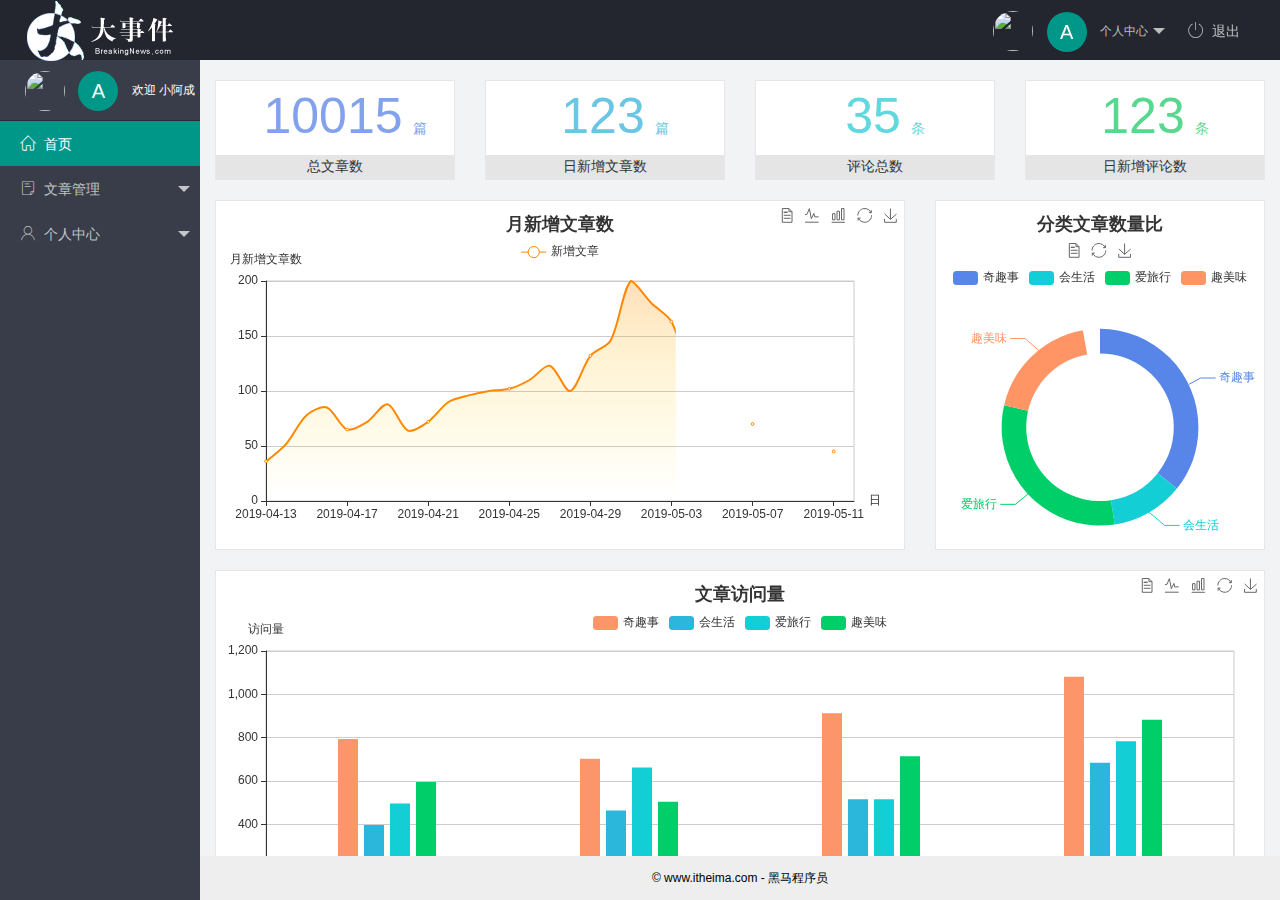
==== index.html @ 4fb94a23 "主页布局" ====
<!DOCTYPE html>
<html lang="en">

<head>
    <meta charset="UTF-8">
    <meta name="viewport" content="width=device-width, initial-scale=1.0">
    <title>后台主页</title>
    <link rel="stylesheet" href="./assets/lib/layui/css/layui.css">
    <link rel="stylesheet" href="./assets/fonts/iconfont.css">
    <link rel="stylesheet" href="./assets/css/index.css">
</head>

<body class="layui-layout-body">
    <div class="layui-layout layui-layout-admin">
        <div class="layui-header">
            <div class="layui-logo">
                <img src="./assets/images/logo.png" alt="">
            </div>
            <ul class="layui-nav layui-layout-right">
                <li class="layui-nav-item">
                    <a href="javascript:;" class="userinfo">
                        <img src="http://t.cn/RCzsdCq" class="layui-nav-img">
                        <span class="text-avatar">A</span> 个人中心
                    </a>
                    <dl class="layui-nav-child">
                        <dd><a href="">基本资料</a></dd>
                        <dd><a href="">更换头像</a></dd>
                        <dd><a href="">更换密码</a></dd>
                    </dl>
                </li>
                <li class="layui-nav-item">
                    <a href=""><span class="iconfont icon-tuichu"></span>退出</a>
                </li>
            </ul>
        </div>

        <div class="layui-side layui-bg-black">
            <div class="layui-side-scroll">
                <div class="userinfo">
                    <img src="http://t.cn/RCzsdCq" class="layui-nav-img">
                    <span class="text-avatar">A</span>
                    <span id="welcome">欢迎 小阿成</span>
                </div>
                <!-- 左侧导航区域（可配合layui已有的垂直导航） -->
                <!-- 使用lay-shrink实现左侧菜单互斥效果 -->
                <ul class="layui-nav layui-nav-tree" lay-shrink="all">
                    <li class="layui-nav-item layui-this">
                        <a href="/home/dashboard.html" target="fm"><span class="iconfont icon-home"></span>首页</a>
                    </li>
                    <li class="layui-nav-item ">
                        <a class="" href="javascript:;"><span class="iconfont icon-16"></span>文章管理</a>
                        <dl class="layui-nav-child">
                            <dd><a href="javascript:;"><i class="layui-icon layui-icon-app"></i>文章类别</a></dd>
                            <dd><a href="javascript:;"><i class="layui-icon layui-icon-app"></i>文章列表</a></dd>
                            <dd><a href="javascript:;"><i class="layui-icon layui-icon-app"></i>发布文章</a></dd>
                        </dl>
                    </li>
                    <li class="layui-nav-item">
                        <a href="javascript:;"><span class="iconfont icon-user"></span>个人中心</a>
                        <dl class="layui-nav-child">
                            <dd><a href="javascript:;"><i class="layui-icon layui-icon-app"></i>基本资料</a></dd>
                            <dd><a href="javascript:;"><i class="layui-icon layui-icon-app"></i>更换头像</a></dd>
                            <dd><a href="javascript:;"><i class="layui-icon layui-icon-app"></i>重置密码</a></dd>
                        </dl>
                    </li>
                </ul>
            </div>
        </div>

        <div class="layui-body">
            <!-- 内容主体区域 -->
            <iframe name="fm" src="/home/dashboard.html" frameborder="0"></iframe>
        </div>

        <div class="layui-footer">
            <!-- 底部固定区域 -->
            © www.itheima.com - 黑马程序员
        </div>
    </div>
    <script src="./assets/lib/layui/layui.all.js"></script>
</body>

</html>
---- assets/lib/layui/css/layui.css ----
/** layui-v2.5.5 MIT License By https://www.layui.com */
 .layui-inline,img{display:inline-block;vertical-align:middle}h1,h2,h3,h4,h5,h6{font-weight:400}.layui-edge,.layui-header,.layui-inline,.layui-main{position:relative}.layui-body,.layui-edge,.layui-elip{overflow:hidden}.layui-btn,.layui-edge,.layui-inline,img{vertical-align:middle}.layui-btn,.layui-disabled,.layui-icon,.layui-unselect{-moz-user-select:none;-webkit-user-select:none;-ms-user-select:none}.layui-elip,.layui-form-checkbox span,.layui-form-pane .layui-form-label{text-overflow:ellipsis;white-space:nowrap}.layui-breadcrumb,.layui-tree-btnGroup{visibility:hidden}blockquote,body,button,dd,div,dl,dt,form,h1,h2,h3,h4,h5,h6,input,li,ol,p,pre,td,textarea,th,ul{margin:0;padding:0;-webkit-tap-highlight-color:rgba(0,0,0,0)}a:active,a:hover{outline:0}img{border:none}li{list-style:none}table{border-collapse:collapse;border-spacing:0}h4,h5,h6{font-size:100%}button,input,optgroup,option,select,textarea{font-family:inherit;font-size:inherit;font-style:inherit;font-weight:inherit;outline:0}pre{white-space:pre-wrap;white-space:-moz-pre-wrap;white-space:-pre-wrap;white-space:-o-pre-wrap;word-wrap:break-word}body{line-height:24px;font:14px Helvetica Neue,Helvetica,PingFang SC,Tahoma,Arial,sans-serif}hr{height:1px;margin:10px 0;border:0;clear:both}a{color:#333;text-decoration:none}a:hover{color:#777}a cite{font-style:normal;*cursor:pointer}.layui-border-box,.layui-border-box *{box-sizing:border-box}.layui-box,.layui-box *{box-sizing:content-box}.layui-clear{clear:both;*zoom:1}.layui-clear:after{content:'\20';clear:both;*zoom:1;display:block;height:0}.layui-inline{*display:inline;*zoom:1}.layui-edge{display:inline-block;width:0;height:0;border-width:6px;border-style:dashed;border-color:transparent}.layui-edge-top{top:-4px;border-bottom-color:#999;border-bottom-style:solid}.layui-edge-right{border-left-color:#999;border-left-style:solid}.layui-edge-bottom{top:2px;border-top-color:#999;border-top-style:solid}.layui-edge-left{border-right-color:#999;border-right-style:solid}.layui-disabled,.layui-disabled:hover{color:#d2d2d2!important;cursor:not-allowed!important}.layui-circle{border-radius:100%}.layui-show{display:block!important}.layui-hide{display:none!important}@font-face{font-family:layui-icon;src:url(../font/iconfont.eot?v=250);src:url(../font/iconfont.eot?v=250#iefix) format('embedded-opentype'),url(../font/iconfont.woff2?v=250) format('woff2'),url(../font/iconfont.woff?v=250) format('woff'),url(../font/iconfont.ttf?v=250) format('truetype'),url(../font/iconfont.svg?v=250#layui-icon) format('svg')}.layui-icon{font-family:layui-icon!important;font-size:16px;font-style:normal;-webkit-font-smoothing:antialiased;-moz-osx-font-smoothing:grayscale}.layui-icon-reply-fill:before{content:"\e611"}.layui-icon-set-fill:before{content:"\e614"}.layui-icon-menu-fill:before{content:"\e60f"}.layui-icon-search:before{content:"\e615"}.layui-icon-share:before{content:"\e641"}.layui-icon-set-sm:before{content:"\e620"}.layui-icon-engine:before{content:"\e628"}.layui-icon-close:before{content:"\1006"}.layui-icon-close-fill:before{content:"\1007"}.layui-icon-chart-screen:before{content:"\e629"}.layui-icon-star:before{content:"\e600"}.layui-icon-circle-dot:before{content:"\e617"}.layui-icon-chat:before{content:"\e606"}.layui-icon-release:before{content:"\e609"}.layui-icon-list:before{content:"\e60a"}.layui-icon-chart:before{content:"\e62c"}.layui-icon-ok-circle:before{content:"\1005"}.layui-icon-layim-theme:before{content:"\e61b"}.layui-icon-table:before{content:"\e62d"}.layui-icon-right:before{content:"\e602"}.layui-icon-left:before{content:"\e603"}.layui-icon-cart-simple:before{content:"\e698"}.layui-icon-face-cry:before{content:"\e69c"}.layui-icon-face-smile:before{content:"\e6af"}.layui-icon-survey:before{content:"\e6b2"}.layui-icon-tree:before{content:"\e62e"}.layui-icon-upload-circle:before{content:"\e62f"}.layui-icon-add-circle:before{content:"\e61f"}.layui-icon-download-circle:before{content:"\e601"}.layui-icon-templeate-1:before{content:"\e630"}.layui-icon-util:before{content:"\e631"}.layui-icon-face-surprised:before{content:"\e664"}.layui-icon-edit:before{content:"\e642"}.layui-icon-speaker:before{content:"\e645"}.layui-icon-down:before{content:"\e61a"}.layui-icon-file:before{content:"\e621"}.layui-icon-layouts:before{content:"\e632"}.layui-icon-rate-half:before{content:"\e6c9"}.layui-icon-add-circle-fine:before{content:"\e608"}.layui-icon-prev-circle:before{content:"\e633"}.layui-icon-read:before{content:"\e705"}.layui-icon-404:before{content:"\e61c"}.layui-icon-carousel:before{content:"\e634"}.layui-icon-help:before{content:"\e607"}.layui-icon-code-circle:before{content:"\e635"}.layui-icon-water:before{content:"\e636"}.layui-icon-username:before{content:"\e66f"}.layui-icon-find-fill:before{content:"\e670"}.layui-icon-about:before{content:"\e60b"}.layui-icon-location:before{content:"\e715"}.layui-icon-up:before{content:"\e619"}.layui-icon-pause:before{content:"\e651"}.layui-icon-date:before{content:"\e637"}.layui-icon-layim-uploadfile:before{content:"\e61d"}.layui-icon-delete:before{content:"\e640"}.layui-icon-play:before{content:"\e652"}.layui-icon-top:before{content:"\e604"}.layui-icon-friends:before{content:"\e612"}.layui-icon-refresh-3:before{content:"\e9aa"}.layui-icon-ok:before{content:"\e605"}.layui-icon-layer:before{content:"\e638"}.layui-icon-face-smile-fine:before{content:"\e60c"}.layui-icon-dollar:before{content:"\e659"}.layui-icon-group:before{content:"\e613"}.layui-icon-layim-download:before{content:"\e61e"}.layui-icon-picture-fine:before{content:"\e60d"}.layui-icon-link:before{content:"\e64c"}.layui-icon-diamond:before{content:"\e735"}.layui-icon-log:before{content:"\e60e"}.layui-icon-rate-solid:before{content:"\e67a"}.layui-icon-fonts-del:before{content:"\e64f"}.layui-icon-unlink:before{content:"\e64d"}.layui-icon-fonts-clear:before{content:"\e639"}.layui-icon-triangle-r:before{content:"\e623"}.layui-icon-circle:before{content:"\e63f"}.layui-icon-radio:before{content:"\e643"}.layui-icon-align-center:before{content:"\e647"}.layui-icon-align-right:before{content:"\e648"}.layui-icon-align-left:before{content:"\e649"}.layui-icon-loading-1:before{content:"\e63e"}.layui-icon-return:before{content:"\e65c"}.layui-icon-fonts-strong:before{content:"\e62b"}.layui-icon-upload:before{content:"\e67c"}.layui-icon-dialogue:before{content:"\e63a"}.layui-icon-video:before{content:"\e6ed"}.layui-icon-headset:before{content:"\e6fc"}.layui-icon-cellphone-fine:before{content:"\e63b"}.layui-icon-add-1:before{content:"\e654"}.layui-icon-face-smile-b:before{content:"\e650"}.layui-icon-fonts-html:before{content:"\e64b"}.layui-icon-form:before{content:"\e63c"}.layui-icon-cart:before{content:"\e657"}.layui-icon-camera-fill:before{content:"\e65d"}.layui-icon-tabs:before{content:"\e62a"}.layui-icon-fonts-code:before{content:"\e64e"}.layui-icon-fire:before{content:"\e756"}.layui-icon-set:before{content:"\e716"}.layui-icon-fonts-u:before{content:"\e646"}.layui-icon-triangle-d:before{content:"\e625"}.layui-icon-tips:before{content:"\e702"}.layui-icon-picture:before{content:"\e64a"}.layui-icon-more-vertical:before{content:"\e671"}.layui-icon-flag:before{content:"\e66c"}.layui-icon-loading:before{content:"\e63d"}.layui-icon-fonts-i:before{content:"\e644"}.layui-icon-refresh-1:before{content:"\e666"}.layui-icon-rmb:before{content:"\e65e"}.layui-icon-home:before{content:"\e68e"}.layui-icon-user:before{content:"\e770"}.layui-icon-notice:before{content:"\e667"}.layui-icon-login-weibo:before{content:"\e675"}.layui-icon-voice:before{content:"\e688"}.layui-icon-upload-drag:before{content:"\e681"}.layui-icon-login-qq:before{content:"\e676"}.layui-icon-snowflake:before{content:"\e6b1"}.layui-icon-file-b:before{content:"\e655"}.layui-icon-template:before{content:"\e663"}.layui-icon-auz:before{content:"\e672"}.layui-icon-console:before{content:"\e665"}.layui-icon-app:before{content:"\e653"}.layui-icon-prev:before{content:"\e65a"}.layui-icon-website:before{content:"\e7ae"}.layui-icon-next:before{content:"\e65b"}.layui-icon-component:before{content:"\e857"}.layui-icon-more:before{content:"\e65f"}.layui-icon-login-wechat:before{content:"\e677"}.layui-icon-shrink-right:before{content:"\e668"}.layui-icon-spread-left:before{content:"\e66b"}.layui-icon-camera:before{content:"\e660"}.layui-icon-note:before{content:"\e66e"}.layui-icon-refresh:before{content:"\e669"}.layui-icon-female:before{content:"\e661"}.layui-icon-male:before{content:"\e662"}.layui-icon-password:before{content:"\e673"}.layui-icon-senior:before{content:"\e674"}.layui-icon-theme:before{content:"\e66a"}.layui-icon-tread:before{content:"\e6c5"}.layui-icon-praise:before{content:"\e6c6"}.layui-icon-star-fill:before{content:"\e658"}.layui-icon-rate:before{content:"\e67b"}.layui-icon-template-1:before{content:"\e656"}.layui-icon-vercode:before{content:"\e679"}.layui-icon-cellphone:before{content:"\e678"}.layui-icon-screen-full:before{content:"\e622"}.layui-icon-screen-restore:before{content:"\e758"}.layui-icon-cols:before{content:"\e610"}.layui-icon-export:before{content:"\e67d"}.layui-icon-print:before{content:"\e66d"}.layui-icon-slider:before{content:"\e714"}.layui-icon-addition:before{content:"\e624"}.layui-icon-subtraction:before{content:"\e67e"}.layui-icon-service:before{content:"\e626"}.layui-icon-transfer:before{content:"\e691"}.layui-main{width:1140px;margin:0 auto}.layui-header{z-index:1000;height:60px}.layui-header a:hover{transition:all .5s;-webkit-transition:all .5s}.layui-side{position:fixed;left:0;top:0;bottom:0;z-index:999;width:200px;overflow-x:hidden}.layui-side-scroll{position:relative;width:220px;height:100%;overflow-x:hidden}.layui-body{position:absolute;left:200px;right:0;top:0;bottom:0;z-index:998;width:auto;overflow-y:auto;box-sizing:border-box}.layui-layout-body{overflow:hidden}.layui-layout-admin .layui-header{background-color:#23262E}.layui-layout-admin .layui-side{top:60px;width:200px;overflow-x:hidden}.layui-layout-admin .layui-body{position:fixed;top:60px;bottom:44px}.layui-layout-admin .layui-main{width:auto;margin:0 15px}.layui-layout-admin .layui-footer{position:fixed;left:200px;right:0;bottom:0;height:44px;line-height:44px;padding:0 15px;background-color:#eee}.layui-layout-admin .layui-logo{position:absolute;left:0;top:0;width:200px;height:100%;line-height:60px;text-align:center;color:#009688;font-size:16px}.layui-layout-admin .layui-header .layui-nav{background:0 0}.layui-layout-left{position:absolute!important;left:200px;top:0}.layui-layout-right{position:absolute!important;right:0;top:0}.layui-container{position:relative;margin:0 auto;padding:0 15px;box-sizing:border-box}.layui-fluid{position:relative;margin:0 auto;padding:0 15px}.layui-row:after,.layui-row:before{content:'';display:block;clear:both}.layui-col-lg1,.layui-col-lg10,.layui-col-lg11,.layui-col-lg12,.layui-col-lg2,.layui-col-lg3,.layui-col-lg4,.layui-col-lg5,.layui-col-lg6,.layui-col-lg7,.layui-col-lg8,.layui-col-lg9,.layui-col-md1,.layui-col-md10,.layui-col-md11,.layui-col-md12,.layui-col-md2,.layui-col-md3,.layui-col-md4,.layui-col-md5,.layui-col-md6,.layui-col-md7,.layui-col-md8,.layui-col-md9,.layui-col-sm1,.layui-col-sm10,.layui-col-sm11,.layui-col-sm12,.layui-col-sm2,.layui-col-sm3,.layui-col-sm4,.layui-col-sm5,.layui-col-sm6,.layui-col-sm7,.layui-col-sm8,.layui-col-sm9,.layui-col-xs1,.layui-col-xs10,.layui-col-xs11,.layui-col-xs12,.layui-col-xs2,.layui-col-xs3,.layui-col-xs4,.layui-col-xs5,.layui-col-xs6,.layui-col-xs7,.layui-col-xs8,.layui-col-xs9{position:relative;display:block;box-sizing:border-box}.layui-col-xs1,.layui-col-xs10,.layui-col-xs11,.layui-col-xs12,.layui-col-xs2,.layui-col-xs3,.layui-col-xs4,.layui-col-xs5,.layui-col-xs6,.layui-col-xs7,.layui-col-xs8,.layui-col-xs9{float:left}.layui-col-xs1{width:8.33333333%}.layui-col-xs2{width:16.66666667%}.layui-col-xs3{width:25%}.layui-col-xs4{width:33.33333333%}.layui-col-xs5{width:41.66666667%}.layui-col-xs6{width:50%}.layui-col-xs7{width:58.33333333%}.layui-col-xs8{width:66.66666667%}.layui-col-xs9{width:75%}.layui-col-xs10{width:83.33333333%}.layui-col-xs11{width:91.66666667%}.layui-col-xs12{width:100%}.layui-col-xs-offset1{margin-left:8.33333333%}.layui-col-xs-offset2{margin-left:16.66666667%}.layui-col-xs-offset3{margin-left:25%}.layui-col-xs-offset4{margin-left:33.33333333%}.layui-col-xs-offset5{margin-left:41.66666667%}.layui-col-xs-offset6{margin-left:50%}.layui-col-xs-offset7{margin-left:58.33333333%}.layui-col-xs-offset8{margin-left:66.66666667%}.layui-col-xs-offset9{margin-left:75%}.layui-col-xs-offset10{margin-left:83.33333333%}.layui-col-xs-offset11{margin-left:91.66666667%}.layui-col-xs-offset12{margin-left:100%}@media screen and (max-width:768px){.layui-hide-xs{display:none!important}.layui-show-xs-block{display:block!important}.layui-show-xs-inline{display:inline!important}.layui-show-xs-inline-block{display:inline-block!important}}@media screen and (min-width:768px){.layui-container{width:750px}.layui-hide-sm{display:none!important}.layui-show-sm-block{display:block!important}.layui-show-sm-inline{display:inline!important}.layui-show-sm-inline-block{display:inline-block!important}.layui-col-sm1,.layui-col-sm10,.layui-col-sm11,.layui-col-sm12,.layui-col-sm2,.layui-col-sm3,.layui-col-sm4,.layui-col-sm5,.layui-col-sm6,.layui-col-sm7,.layui-col-sm8,.layui-col-sm9{float:left}.layui-col-sm1{width:8.33333333%}.layui-col-sm2{width:16.66666667%}.layui-col-sm3{width:25%}.layui-col-sm4{width:33.33333333%}.layui-col-sm5{width:41.66666667%}.layui-col-sm6{width:50%}.layui-col-sm7{width:58.33333333%}.layui-col-sm8{width:66.66666667%}.layui-col-sm9{width:75%}.layui-col-sm10{width:83.33333333%}.layui-col-sm11{width:91.66666667%}.layui-col-sm12{width:100%}.layui-col-sm-offset1{margin-left:8.33333333%}.layui-col-sm-offset2{margin-left:16.66666667%}.layui-col-sm-offset3{margin-left:25%}.layui-col-sm-offset4{margin-left:33.33333333%}.layui-col-sm-offset5{margin-left:41.66666667%}.layui-col-sm-offset6{margin-left:50%}.layui-col-sm-offset7{margin-left:58.33333333%}.layui-col-sm-offset8{margin-left:66.66666667%}.layui-col-sm-offset9{margin-left:75%}.layui-col-sm-offset10{margin-left:83.33333333%}.layui-col-sm-offset11{margin-left:91.66666667%}.layui-col-sm-offset12{margin-left:100%}}@media screen and (min-width:992px){.layui-container{width:970px}.layui-hide-md{display:none!important}.layui-show-md-block{display:block!important}.layui-show-md-inline{display:inline!important}.layui-show-md-inline-block{display:inline-block!important}.layui-col-md1,.layui-col-md10,.layui-col-md11,.layui-col-md12,.layui-col-md2,.layui-col-md3,.layui-col-md4,.layui-col-md5,.layui-col-md6,.layui-col-md7,.layui-col-md8,.layui-col-md9{float:left}.layui-col-md1{width:8.33333333%}.layui-col-md2{width:16.66666667%}.layui-col-md3{width:25%}.layui-col-md4{width:33.33333333%}.layui-col-md5{width:41.66666667%}.layui-col-md6{width:50%}.layui-col-md7{width:58.33333333%}.layui-col-md8{width:66.66666667%}.layui-col-md9{width:75%}.layui-col-md10{width:83.33333333%}.layui-col-md11{width:91.66666667%}.layui-col-md12{width:100%}.layui-col-md-offset1{margin-left:8.33333333%}.layui-col-md-offset2{margin-left:16.66666667%}.layui-col-md-offset3{margin-left:25%}.layui-col-md-offset4{margin-left:33.33333333%}.layui-col-md-offset5{margin-left:41.66666667%}.layui-col-md-offset6{margin-left:50%}.layui-col-md-offset7{margin-left:58.33333333%}.layui-col-md-offset8{margin-left:66.66666667%}.layui-col-md-offset9{margin-left:75%}.layui-col-md-offset10{margin-left:83.33333333%}.layui-col-md-offset11{margin-left:91.66666667%}.layui-col-md-offset12{margin-left:100%}}@media screen and (min-width:1200px){.layui-container{width:1170px}.layui-hide-lg{display:none!important}.layui-show-lg-block{display:block!important}.layui-show-lg-inline{display:inline!important}.layui-show-lg-inline-block{display:inline-block!important}.layui-col-lg1,.layui-col-lg10,.layui-col-lg11,.layui-col-lg12,.layui-col-lg2,.layui-col-lg3,.layui-col-lg4,.layui-col-lg5,.layui-col-lg6,.layui-col-lg7,.layui-col-lg8,.layui-col-lg9{float:left}.layui-col-lg1{width:8.33333333%}.layui-col-lg2{width:16.66666667%}.layui-col-lg3{width:25%}.layui-col-lg4{width:33.33333333%}.layui-col-lg5{width:41.66666667%}.layui-col-lg6{width:50%}.layui-col-lg7{width:58.33333333%}.layui-col-lg8{width:66.66666667%}.layui-col-lg9{width:75%}.layui-col-lg10{width:83.33333333%}.layui-col-lg11{width:91.66666667%}.layui-col-lg12{width:100%}.layui-col-lg-offset1{margin-left:8.33333333%}.layui-col-lg-offset2{margin-left:16.66666667%}.layui-col-lg-offset3{margin-left:25%}.layui-col-lg-offset4{margin-left:33.33333333%}.layui-col-lg-offset5{margin-left:41.66666667%}.layui-col-lg-offset6{margin-left:50%}.layui-col-lg-offset7{margin-left:58.33333333%}.layui-col-lg-offset8{margin-left:66.66666667%}.layui-col-lg-offset9{margin-left:75%}.layui-col-lg-offset10{margin-left:83.33333333%}.layui-col-lg-offset11{margin-left:91.66666667%}.layui-col-lg-offset12{margin-left:100%}}.layui-col-space1{margin:-.5px}.layui-col-space1>*{padding:.5px}.layui-col-space3{margin:-1.5px}.layui-col-space3>*{padding:1.5px}.layui-col-space5{margin:-2.5px}.layui-col-space5>*{padding:2.5px}.layui-col-space8{margin:-3.5px}.layui-col-space8>*{padding:3.5px}.layui-col-space10{margin:-5px}.layui-col-space10>*{padding:5px}.layui-col-space12{margin:-6px}.layui-col-space12>*{padding:6px}.layui-col-space15{margin:-7.5px}.layui-col-space15>*{padding:7.5px}.layui-col-space18{margin:-9px}.layui-col-space18>*{padding:9px}.layui-col-space20{margin:-10px}.layui-col-space20>*{padding:10px}.layui-col-space22{margin:-11px}.layui-col-space22>*{padding:11px}.layui-col-space25{margin:-12.5px}.layui-col-space25>*{padding:12.5px}.layui-col-space30{margin:-15px}.layui-col-space30>*{padding:15px}.layui-btn,.layui-input,.layui-select,.layui-textarea,.layui-upload-button{outline:0;-webkit-appearance:none;transition:all .3s;-webkit-transition:all .3s;box-sizing:border-box}.layui-elem-quote{margin-bottom:10px;padding:15px;line-height:22px;border-left:5px solid #009688;border-radius:0 2px 2px 0;background-color:#f2f2f2}.layui-quote-nm{border-style:solid;border-width:1px 1px 1px 5px;background:0 0}.layui-elem-field{margin-bottom:10px;padding:0;border-width:1px;border-style:solid}.layui-elem-field legend{margin-left:20px;padding:0 10px;font-size:20px;font-weight:300}.layui-field-title{margin:10px 0 20px;border-width:1px 0 0}.layui-field-box{padding:10px 15px}.layui-field-title .layui-field-box{padding:10px 0}.layui-progress{position:relative;height:6px;border-radius:20px;background-color:#e2e2e2}.layui-progress-bar{position:absolute;left:0;top:0;width:0;max-width:100%;height:6px;border-radius:20px;text-align:right;background-color:#5FB878;transition:all .3s;-webkit-transition:all .3s}.layui-progress-big,.layui-progress-big .layui-progress-bar{height:18px;line-height:18px}.layui-progress-text{position:relative;top:-20px;line-height:18px;font-size:12px;color:#666}.layui-progress-big .layui-progress-text{position:static;padding:0 10px;color:#fff}.layui-collapse{border-width:1px;border-style:solid;border-radius:2px}.layui-colla-content,.layui-colla-item{border-top-width:1px;border-top-style:solid}.layui-colla-item:first-child{border-top:none}.layui-colla-title{position:relative;height:42px;line-height:42px;padding:0 15px 0 35px;color:#333;background-color:#f2f2f2;cursor:pointer;font-size:14px;overflow:hidden}.layui-colla-content{display:none;padding:10px 15px;line-height:22px;color:#666}.layui-colla-icon{position:absolute;left:15px;top:0;font-size:14px}.layui-card{margin-bottom:15px;border-radius:2px;background-color:#fff;box-shadow:0 1px 2px 0 rgba(0,0,0,.05)}.layui-card:last-child{margin-bottom:0}.layui-card-header{position:relative;height:42px;line-height:42px;padding:0 15px;border-bottom:1px solid #f6f6f6;color:#333;border-radius:2px 2px 0 0;font-size:14px}.layui-bg-black,.layui-bg-blue,.layui-bg-cyan,.layui-bg-green,.layui-bg-orange,.layui-bg-red{color:#fff!important}.layui-card-body{position:relative;padding:10px 15px;line-height:24px}.layui-card-body[pad15]{padding:15px}.layui-card-body[pad20]{padding:20px}.layui-card-body .layui-table{margin:5px 0}.layui-card .layui-tab{margin:0}.layui-panel-window{position:relative;padding:15px;border-radius:0;border-top:5px solid #E6E6E6;background-color:#fff}.layui-auxiliar-moving{position:fixed;left:0;right:0;top:0;bottom:0;width:100%;height:100%;background:0 0;z-index:9999999999}.layui-form-label,.layui-form-mid,.layui-form-select,.layui-input-block,.layui-input-inline,.layui-textarea{position:relative}.layui-bg-red{background-color:#FF5722!important}.layui-bg-orange{background-color:#FFB800!important}.layui-bg-green{background-color:#009688!important}.layui-bg-cyan{background-color:#2F4056!important}.layui-bg-blue{background-color:#1E9FFF!important}.layui-bg-black{background-color:#393D49!important}.layui-bg-gray{background-color:#eee!important;color:#666!important}.layui-badge-rim,.layui-colla-content,.layui-colla-item,.layui-collapse,.layui-elem-field,.layui-form-pane .layui-form-item[pane],.layui-form-pane .layui-form-label,.layui-input,.layui-layedit,.layui-layedit-tool,.layui-quote-nm,.layui-select,.layui-tab-bar,.layui-tab-card,.layui-tab-title,.layui-tab-title .layui-this:after,.layui-textarea{border-color:#e6e6e6}.layui-timeline-item:before,hr{background-color:#e6e6e6}.layui-text{line-height:22px;font-size:14px;color:#666}.layui-text h1,.layui-text h2,.layui-text h3{font-weight:500;color:#333}.layui-text h1{font-size:30px}.layui-text h2{font-size:24px}.layui-text h3{font-size:18px}.layui-text a:not(.layui-btn){color:#01AAED}.layui-text a:not(.layui-btn):hover{text-decoration:underline}.layui-text ul{padding:5px 0 5px 15px}.layui-text ul li{margin-top:5px;list-style-type:disc}.layui-text em,.layui-word-aux{color:#999!important;padding:0 5px!important}.layui-btn{display:inline-block;height:38px;line-height:38px;padding:0 18px;background-color:#009688;color:#fff;white-space:nowrap;text-align:center;font-size:14px;border:none;border-radius:2px;cursor:pointer}.layui-btn:hover{opacity:.8;filter:alpha(opacity=80);color:#fff}.layui-btn:active{opacity:1;filter:alpha(opacity=100)}.layui-btn+.layui-btn{margin-left:10px}.layui-btn-container{font-size:0}.layui-btn-container .layui-btn{margin-right:10px;margin-bottom:10px}.layui-btn-container .layui-btn+.layui-btn{margin-left:0}.layui-table .layui-btn-container .layui-btn{margin-bottom:9px}.layui-btn-radius{border-radius:100px}.layui-btn .layui-icon{margin-right:3px;font-size:18px;vertical-align:bottom;vertical-align:middle\9}.layui-btn-primary{border:1px solid #C9C9C9;background-color:#fff;color:#555}.layui-btn-primary:hover{border-color:#009688;color:#333}.layui-btn-normal{background-color:#1E9FFF}.layui-btn-warm{background-color:#FFB800}.layui-btn-danger{background-color:#FF5722}.layui-btn-checked{background-color:#5FB878}.layui-btn-disabled,.layui-btn-disabled:active,.layui-btn-disabled:hover{border:1px solid #e6e6e6;background-color:#FBFBFB;color:#C9C9C9;cursor:not-allowed;opacity:1}.layui-btn-lg{height:44px;line-height:44px;padding:0 25px;font-size:16px}.layui-btn-sm{height:30px;line-height:30px;padding:0 10px;font-size:12px}.layui-btn-sm i{font-size:16px!important}.layui-btn-xs{height:22px;line-height:22px;padding:0 5px;font-size:12px}.layui-btn-xs i{font-size:14px!important}.layui-btn-group{display:inline-block;vertical-align:middle;font-size:0}.layui-btn-group .layui-btn{margin-left:0!important;margin-right:0!important;border-left:1px solid rgba(255,255,255,.5);border-radius:0}.layui-btn-group .layui-btn-primary{border-left:none}.layui-btn-group .layui-btn-primary:hover{border-color:#C9C9C9;color:#009688}.layui-btn-group .layui-btn:first-child{border-left:none;border-radius:2px 0 0 2px}.layui-btn-group .layui-btn-primary:first-child{border-left:1px solid #c9c9c9}.layui-btn-group .layui-btn:last-child{border-radius:0 2px 2px 0}.layui-btn-group .layui-btn+.layui-btn{margin-left:0}.layui-btn-group+.layui-btn-group{margin-left:10px}.layui-btn-fluid{width:100%}.layui-input,.layui-select,.layui-textarea{height:38px;line-height:1.3;line-height:38px\9;border-width:1px;border-style:solid;background-color:#fff;border-radius:2px}.layui-input::-webkit-input-placeholder,.layui-select::-webkit-input-placeholder,.layui-textarea::-webkit-input-placeholder{line-height:1.3}.layui-input,.layui-textarea{display:block;width:100%;padding-left:10px}.layui-input:hover,.layui-textarea:hover{border-color:#D2D2D2!important}.layui-input:focus,.layui-textarea:focus{border-color:#C9C9C9!important}.layui-textarea{min-height:100px;height:auto;line-height:20px;padding:6px 10px;resize:vertical}.layui-select{padding:0 10px}.layui-form input[type=checkbox],.layui-form input[type=radio],.layui-form select{display:none}.layui-form [lay-ignore]{display:initial}.layui-form-item{margin-bottom:15px;clear:both;*zoom:1}.layui-form-item:after{content:'\20';clear:both;*zoom:1;display:block;height:0}.layui-form-label{float:left;display:block;padding:9px 15px;width:80px;font-weight:400;line-height:20px;text-align:right}.layui-form-label-col{display:block;float:none;padding:9px 0;line-height:20px;text-align:left}.layui-form-item .layui-inline{margin-bottom:5px;margin-right:10px}.layui-input-block{margin-left:110px;min-height:36px}.layui-input-inline{display:inline-block;vertical-align:middle}.layui-form-item .layui-input-inline{float:left;width:190px;margin-right:10px}.layui-form-text .layui-input-inline{width:auto}.layui-form-mid{float:left;display:block;padding:9px 0!important;line-height:20px;margin-right:10px}.layui-form-danger+.layui-form-select .layui-input,.layui-form-danger:focus{border-color:#FF5722!important}.layui-form-select .layui-input{padding-right:30px;cursor:pointer}.layui-form-select .layui-edge{position:absolute;right:10px;top:50%;margin-top:-3px;cursor:pointer;border-width:6px;border-top-color:#c2c2c2;border-top-style:solid;transition:all .3s;-webkit-transition:all .3s}.layui-form-select dl{display:none;position:absolute;left:0;top:42px;padding:5px 0;z-index:899;min-width:100%;border:1px solid #d2d2d2;max-height:300px;overflow-y:auto;background-color:#fff;border-radius:2px;box-shadow:0 2px 4px rgba(0,0,0,.12);box-sizing:border-box}.layui-form-select dl dd,.layui-form-select dl dt{padding:0 10px;line-height:36px;white-space:nowrap;overflow:hidden;text-overflow:ellipsis}.layui-form-select dl dt{font-size:12px;color:#999}.layui-form-select dl dd{cursor:pointer}.layui-form-select dl dd:hover{background-color:#f2f2f2;-webkit-transition:.5s all;transition:.5s all}.layui-form-select .layui-select-group dd{padding-left:20px}.layui-form-select dl dd.layui-select-tips{padding-left:10px!important;color:#999}.layui-form-select dl dd.layui-this{background-color:#5FB878;color:#fff}.layui-form-checkbox,.layui-form-select dl dd.layui-disabled{background-color:#fff}.layui-form-selected dl{display:block}.layui-form-checkbox,.layui-form-checkbox *,.layui-form-switch{display:inline-block;vertical-align:middle}.layui-form-selected .layui-edge{margin-top:-9px;-webkit-transform:rotate(180deg);transform:rotate(180deg);margin-top:-3px\9}:root .layui-form-selected .layui-edge{margin-top:-9px\0/IE9}.layui-form-selectup dl{top:auto;bottom:42px}.layui-select-none{margin:5px 0;text-align:center;color:#999}.layui-select-disabled .layui-disabled{border-color:#eee!important}.layui-select-disabled .layui-edge{border-top-color:#d2d2d2}.layui-form-checkbox{position:relative;height:30px;line-height:30px;margin-right:10px;padding-right:30px;cursor:pointer;font-size:0;-webkit-transition:.1s linear;transition:.1s linear;box-sizing:border-box}.layui-form-checkbox span{padding:0 10px;height:100%;font-size:14px;border-radius:2px 0 0 2px;background-color:#d2d2d2;color:#fff;overflow:hidden}.layui-form-checkbox:hover span{background-color:#c2c2c2}.layui-form-checkbox i{position:absolute;right:0;top:0;width:30px;height:28px;border:1px solid #d2d2d2;border-left:none;border-radius:0 2px 2px 0;color:#fff;font-size:20px;text-align:center}.layui-form-checkbox:hover i{border-color:#c2c2c2;color:#c2c2c2}.layui-form-checked,.layui-form-checked:hover{border-color:#5FB878}.layui-form-checked span,.layui-form-checked:hover span{background-color:#5FB878}.layui-form-checked i,.layui-form-checked:hover i{color:#5FB878}.layui-form-item .layui-form-checkbox{margin-top:4px}.layui-form-checkbox[lay-skin=primary]{height:auto!important;line-height:normal!important;min-width:18px;min-height:18px;border:none!important;margin-right:0;padding-left:28px;padding-right:0;background:0 0}.layui-form-checkbox[lay-skin=primary] span{padding-left:0;padding-right:15px;line-height:18px;background:0 0;color:#666}.layui-form-checkbox[lay-skin=primary] i{right:auto;left:0;width:16px;height:16px;line-height:16px;border:1px solid #d2d2d2;font-size:12px;border-radius:2px;background-color:#fff;-webkit-transition:.1s linear;transition:.1s linear}.layui-form-checkbox[lay-skin=primary]:hover i{border-color:#5FB878;color:#fff}.layui-form-checked[lay-skin=primary] i{border-color:#5FB878!important;background-color:#5FB878;color:#fff}.layui-checkbox-disbaled[lay-skin=primary] span{background:0 0!important;color:#c2c2c2}.layui-checkbox-disbaled[lay-skin=primary]:hover i{border-color:#d2d2d2}.layui-form-item .layui-form-checkbox[lay-skin=primary]{margin-top:10px}.layui-form-switch{position:relative;height:22px;line-height:22px;min-width:35px;padding:0 5px;margin-top:8px;border:1px solid #d2d2d2;border-radius:20px;cursor:pointer;background-color:#fff;-webkit-transition:.1s linear;transition:.1s linear}.layui-form-switch i{position:absolute;left:5px;top:3px;width:16px;height:16px;border-radius:20px;background-color:#d2d2d2;-webkit-transition:.1s linear;transition:.1s linear}.layui-form-switch em{position:relative;top:0;width:25px;margin-left:21px;padding:0!important;text-align:center!important;color:#999!important;font-style:normal!important;font-size:12px}.layui-form-onswitch{border-color:#5FB878;background-color:#5FB878}.layui-checkbox-disbaled,.layui-checkbox-disbaled i{border-color:#e2e2e2!important}.layui-form-onswitch i{left:100%;margin-left:-21px;background-color:#fff}.layui-form-onswitch em{margin-left:5px;margin-right:21px;color:#fff!important}.layui-checkbox-disbaled span{background-color:#e2e2e2!important}.layui-checkbox-disbaled:hover i{color:#fff!important}[lay-radio]{display:none}.layui-form-radio,.layui-form-radio *{display:inline-block;vertical-align:middle}.layui-form-radio{line-height:28px;margin:6px 10px 0 0;padding-right:10px;cursor:pointer;font-size:0}.layui-form-radio *{font-size:14px}.layui-form-radio>i{margin-right:8px;font-size:22px;color:#c2c2c2}.layui-form-radio>i:hover,.layui-form-radioed>i{color:#5FB878}.layui-radio-disbaled>i{color:#e2e2e2!important}.layui-form-pane .layui-form-label{width:110px;padding:8px 15px;height:38px;line-height:20px;border-width:1px;border-style:solid;border-radius:2px 0 0 2px;text-align:center;background-color:#FBFBFB;overflow:hidden;box-sizing:border-box}.layui-form-pane .layui-input-inline{margin-left:-1px}.layui-form-pane .layui-input-block{margin-left:110px;left:-1px}.layui-form-pane .layui-input{border-radius:0 2px 2px 0}.layui-form-pane .layui-form-text .layui-form-label{float:none;width:100%;border-radius:2px;box-sizing:border-box;text-align:left}.layui-form-pane .layui-form-text .layui-input-inline{display:block;margin:0;top:-1px;clear:both}.layui-form-pane .layui-form-text .layui-input-block{margin:0;left:0;top:-1px}.layui-form-pane .layui-form-text .layui-textarea{min-height:100px;border-radius:0 0 2px 2px}.layui-form-pane .layui-form-checkbox{margin:4px 0 4px 10px}.layui-form-pane .layui-form-radio,.layui-form-pane .layui-form-switch{margin-top:6px;margin-left:10px}.layui-form-pane .layui-form-item[pane]{position:relative;border-width:1px;border-style:solid}.layui-form-pane .layui-form-item[pane] .layui-form-label{position:absolute;left:0;top:0;height:100%;border-width:0 1px 0 0}.layui-form-pane .layui-form-item[pane] .layui-input-inline{margin-left:110px}@media screen and (max-width:450px){.layui-form-item .layui-form-label{text-overflow:ellipsis;overflow:hidden;white-space:nowrap}.layui-form-item .layui-inline{display:block;margin-right:0;margin-bottom:20px;clear:both}.layui-form-item .layui-inline:after{content:'\20';clear:both;display:block;height:0}.layui-form-item .layui-input-inline{display:block;float:none;left:-3px;width:auto;margin:0 0 10px 112px}.layui-form-item .layui-input-inline+.layui-form-mid{margin-left:110px;top:-5px;padding:0}.layui-form-item .layui-form-checkbox{margin-right:5px;margin-bottom:5px}}.layui-layedit{border-width:1px;border-style:solid;border-radius:2px}.layui-layedit-tool{padding:3px 5px;border-bottom-width:1px;border-bottom-style:solid;font-size:0}.layedit-tool-fixed{position:fixed;top:0;border-top:1px solid #e2e2e2}.layui-layedit-tool .layedit-tool-mid,.layui-layedit-tool .layui-icon{display:inline-block;vertical-align:middle;text-align:center;font-size:14px}.layui-layedit-tool .layui-icon{position:relative;width:32px;height:30px;line-height:30px;margin:3px 5px;color:#777;cursor:pointer;border-radius:2px}.layui-layedit-tool .layui-icon:hover{color:#393D49}.layui-layedit-tool .layui-icon:active{color:#000}.layui-layedit-tool .layedit-tool-active{background-color:#e2e2e2;color:#000}.layui-layedit-tool .layui-disabled,.layui-layedit-tool .layui-disabled:hover{color:#d2d2d2;cursor:not-allowed}.layui-layedit-tool .layedit-tool-mid{width:1px;height:18px;margin:0 10px;background-color:#d2d2d2}.layedit-tool-html{width:50px!important;font-size:30px!important}.layedit-tool-b,.layedit-tool-code,.layedit-tool-help{font-size:16px!important}.layedit-tool-d,.layedit-tool-face,.layedit-tool-image,.layedit-tool-unlink{font-size:18px!important}.layedit-tool-image input{position:absolute;font-size:0;left:0;top:0;width:100%;height:100%;opacity:.01;filter:Alpha(opacity=1);cursor:pointer}.layui-layedit-iframe iframe{display:block;width:100%}#LAY_layedit_code{overflow:hidden}.layui-laypage{display:inline-block;*display:inline;*zoom:1;vertical-align:middle;margin:10px 0;font-size:0}.layui-laypage>a:first-child,.layui-laypage>a:first-child em{border-radius:2px 0 0 2px}.layui-laypage>a:last-child,.layui-laypage>a:last-child em{border-radius:0 2px 2px 0}.layui-laypage>:first-child{margin-left:0!important}.layui-laypage>:last-child{margin-right:0!important}.layui-laypage a,.layui-laypage button,.layui-laypage input,.layui-laypage select,.layui-laypage span{border:1px solid #e2e2e2}.layui-laypage a,.layui-laypage span{display:inline-block;*display:inline;*zoom:1;vertical-align:middle;padding:0 15px;height:28px;line-height:28px;margin:0 -1px 5px 0;background-color:#fff;color:#333;font-size:12px}.layui-flow-more a *,.layui-laypage input,.layui-table-view select[lay-ignore]{display:inline-block}.layui-laypage a:hover{color:#009688}.layui-laypage em{font-style:normal}.layui-laypage .layui-laypage-spr{color:#999;font-weight:700}.layui-laypage a{text-decoration:none}.layui-laypage .layui-laypage-curr{position:relative}.layui-laypage .layui-laypage-curr em{position:relative;color:#fff}.layui-laypage .layui-laypage-curr .layui-laypage-em{position:absolute;left:-1px;top:-1px;padding:1px;width:100%;height:100%;background-color:#009688}.layui-laypage-em{border-radius:2px}.layui-laypage-next em,.layui-laypage-prev em{font-family:Sim sun;font-size:16px}.layui-laypage .layui-laypage-count,.layui-laypage .layui-laypage-limits,.layui-laypage .layui-laypage-refresh,.layui-laypage .layui-laypage-skip{margin-left:10px;margin-right:10px;padding:0;border:none}.layui-laypage .layui-laypage-limits,.layui-laypage .layui-laypage-refresh{vertical-align:top}.layui-laypage .layui-laypage-refresh i{font-size:18px;cursor:pointer}.layui-laypage select{height:22px;padding:3px;border-radius:2px;cursor:pointer}.layui-laypage .layui-laypage-skip{height:30px;line-height:30px;color:#999}.layui-laypage button,.layui-laypage input{height:30px;line-height:30px;border-radius:2px;vertical-align:top;background-color:#fff;box-sizing:border-box}.layui-laypage input{width:40px;margin:0 10px;padding:0 3px;text-align:center}.layui-laypage input:focus,.layui-laypage select:focus{border-color:#009688!important}.layui-laypage button{margin-left:10px;padding:0 10px;cursor:pointer}.layui-table,.layui-table-view{margin:10px 0}.layui-flow-more{margin:10px 0;text-align:center;color:#999;font-size:14px}.layui-flow-more a{height:32px;line-height:32px}.layui-flow-more a *{vertical-align:top}.layui-flow-more a cite{padding:0 20px;border-radius:3px;background-color:#eee;color:#333;font-style:normal}.layui-flow-more a cite:hover{opacity:.8}.layui-flow-more a i{font-size:30px;color:#737383}.layui-table{width:100%;background-color:#fff;color:#666}.layui-table tr{transition:all .3s;-webkit-transition:all .3s}.layui-table th{text-align:left;font-weight:400}.layui-table tbody tr:hover,.layui-table thead tr,.layui-table-click,.layui-table-header,.layui-table-hover,.layui-table-mend,.layui-table-patch,.layui-table-tool,.layui-table-total,.layui-table-total tr,.layui-table[lay-even] tr:nth-child(even){background-color:#f2f2f2}.layui-table td,.layui-table th,.layui-table-col-set,.layui-table-fixed-r,.layui-table-grid-down,.layui-table-header,.layui-table-page,.layui-table-tips-main,.layui-table-tool,.layui-table-total,.layui-table-view,.layui-table[lay-skin=line],.layui-table[lay-skin=row]{border-width:1px;border-style:solid;border-color:#e6e6e6}.layui-table td,.layui-table th{position:relative;padding:9px 15px;min-height:20px;line-height:20px;font-size:14px}.layui-table[lay-skin=line] td,.layui-table[lay-skin=line] th{border-width:0 0 1px}.layui-table[lay-skin=row] td,.layui-table[lay-skin=row] th{border-width:0 1px 0 0}.layui-table[lay-skin=nob] td,.layui-table[lay-skin=nob] th{border:none}.layui-table img{max-width:100px}.layui-table[lay-size=lg] td,.layui-table[lay-size=lg] th{padding:15px 30px}.layui-table-view .layui-table[lay-size=lg] .layui-table-cell{height:40px;line-height:40px}.layui-table[lay-size=sm] td,.layui-table[lay-size=sm] th{font-size:12px;padding:5px 10px}.layui-table-view .layui-table[lay-size=sm] .layui-table-cell{height:20px;line-height:20px}.layui-table[lay-data]{display:none}.layui-table-box{position:relative;overflow:hidden}.layui-table-view .layui-table{position:relative;width:auto;margin:0}.layui-table-view .layui-table[lay-skin=line]{border-width:0 1px 0 0}.layui-table-view .layui-table[lay-skin=row]{border-width:0 0 1px}.layui-table-view .layui-table td,.layui-table-view .layui-table th{padding:5px 0;border-top:none;border-left:none}.layui-table-view .layui-table th.layui-unselect .layui-table-cell span{cursor:pointer}.layui-table-view .layui-table td{cursor:default}.layui-table-view .layui-table td[data-edit=text]{cursor:text}.layui-table-view .layui-form-checkbox[lay-skin=primary] i{width:18px;height:18px}.layui-table-view .layui-form-radio{line-height:0;padding:0}.layui-table-view .layui-form-radio>i{margin:0;font-size:20px}.layui-table-init{position:absolute;left:0;top:0;width:100%;height:100%;text-align:center;z-index:110}.layui-table-init .layui-icon{position:absolute;left:50%;top:50%;margin:-15px 0 0 -15px;font-size:30px;color:#c2c2c2}.layui-table-header{border-width:0 0 1px;overflow:hidden}.layui-table-header .layui-table{margin-bottom:-1px}.layui-table-tool .layui-inline[lay-event]{position:relative;width:26px;height:26px;padding:5px;line-height:16px;margin-right:10px;text-align:center;color:#333;border:1px solid #ccc;cursor:pointer;-webkit-transition:.5s all;transition:.5s all}.layui-table-tool .layui-inline[lay-event]:hover{border:1px solid #999}.layui-table-tool-temp{padding-right:120px}.layui-table-tool-self{position:absolute;right:17px;top:10px}.layui-table-tool .layui-table-tool-self .layui-inline[lay-event]{margin:0 0 0 10px}.layui-table-tool-panel{position:absolute;top:29px;left:-1px;padding:5px 0;min-width:150px;min-height:40px;border:1px solid #d2d2d2;text-align:left;overflow-y:auto;background-color:#fff;box-shadow:0 2px 4px rgba(0,0,0,.12)}.layui-table-cell,.layui-table-tool-panel li{overflow:hidden;text-overflow:ellipsis;white-space:nowrap}.layui-table-tool-panel li{padding:0 10px;line-height:30px;-webkit-transition:.5s all;transition:.5s all}.layui-table-tool-panel li .layui-form-checkbox[lay-skin=primary]{width:100%;padding-left:28px}.layui-table-tool-panel li:hover{background-color:#f2f2f2}.layui-table-tool-panel li .layui-form-checkbox[lay-skin=primary] i{position:absolute;left:0;top:0}.layui-table-tool-panel li .layui-form-checkbox[lay-skin=primary] span{padding:0}.layui-table-tool .layui-table-tool-self .layui-table-tool-panel{left:auto;right:-1px}.layui-table-col-set{position:absolute;right:0;top:0;width:20px;height:100%;border-width:0 0 0 1px;background-color:#fff}.layui-table-sort{width:10px;height:20px;margin-left:5px;cursor:pointer!important}.layui-table-sort .layui-edge{position:absolute;left:5px;border-width:5px}.layui-table-sort .layui-table-sort-asc{top:3px;border-top:none;border-bottom-style:solid;border-bottom-color:#b2b2b2}.layui-table-sort .layui-table-sort-asc:hover{border-bottom-color:#666}.layui-table-sort .layui-table-sort-desc{bottom:5px;border-bottom:none;border-top-style:solid;border-top-color:#b2b2b2}.layui-table-sort .layui-table-sort-desc:hover{border-top-color:#666}.layui-table-sort[lay-sort=asc] .layui-table-sort-asc{border-bottom-color:#000}.layui-table-sort[lay-sort=desc] .layui-table-sort-desc{border-top-color:#000}.layui-table-cell{height:28px;line-height:28px;padding:0 15px;position:relative;box-sizing:border-box}.layui-table-cell .layui-form-checkbox[lay-skin=primary]{top:-1px;padding:0}.layui-table-cell .layui-table-link{color:#01AAED}.laytable-cell-checkbox,.laytable-cell-numbers,.laytable-cell-radio,.laytable-cell-space{padding:0;text-align:center}.layui-table-body{position:relative;overflow:auto;margin-right:-1px;margin-bottom:-1px}.layui-table-body .layui-none{line-height:26px;padding:15px;text-align:center;color:#999}.layui-table-fixed{position:absolute;left:0;top:0;z-index:101}.layui-table-fixed .layui-table-body{overflow:hidden}.layui-table-fixed-l{box-shadow:0 -1px 8px rgba(0,0,0,.08)}.layui-table-fixed-r{left:auto;right:-1px;border-width:0 0 0 1px;box-shadow:-1px 0 8px rgba(0,0,0,.08)}.layui-table-fixed-r .layui-table-header{position:relative;overflow:visible}.layui-table-mend{position:absolute;right:-49px;top:0;height:100%;width:50px}.layui-table-tool{position:relative;z-index:890;width:100%;min-height:50px;line-height:30px;padding:10px 15px;border-width:0 0 1px}.layui-table-tool .layui-btn-container{margin-bottom:-10px}.layui-table-page,.layui-table-total{border-width:1px 0 0;margin-bottom:-1px;overflow:hidden}.layui-table-page{position:relative;width:100%;padding:7px 7px 0;height:41px;font-size:12px;white-space:nowrap}.layui-table-page>div{height:26px}.layui-table-page .layui-laypage{margin:0}.layui-table-page .layui-laypage a,.layui-table-page .layui-laypage span{height:26px;line-height:26px;margin-bottom:10px;border:none;background:0 0}.layui-table-page .layui-laypage a,.layui-table-page .layui-laypage span.layui-laypage-curr{padding:0 12px}.layui-table-page .layui-laypage span{margin-left:0;padding:0}.layui-table-page .layui-laypage .layui-laypage-prev{margin-left:-7px!important}.layui-table-page .layui-laypage .layui-laypage-curr .layui-laypage-em{left:0;top:0;padding:0}.layui-table-page .layui-laypage button,.layui-table-page .layui-laypage input{height:26px;line-height:26px}.layui-table-page .layui-laypage input{width:40px}.layui-table-page .layui-laypage button{padding:0 10px}.layui-table-page select{height:18px}.layui-table-patch .layui-table-cell{padding:0;width:30px}.layui-table-edit{position:absolute;left:0;top:0;width:100%;height:100%;padding:0 14px 1px;border-radius:0;box-shadow:1px 1px 20px rgba(0,0,0,.15)}.layui-table-edit:focus{border-color:#5FB878!important}select.layui-table-edit{padding:0 0 0 10px;border-color:#C9C9C9}.layui-table-view .layui-form-checkbox,.layui-table-view .layui-form-radio,.layui-table-view .layui-form-switch{top:0;margin:0;box-sizing:content-box}.layui-table-view .layui-form-checkbox{top:-1px;height:26px;line-height:26px}.layui-table-view .layui-form-checkbox i{height:26px}.layui-table-grid .layui-table-cell{overflow:visible}.layui-table-grid-down{position:absolute;top:0;right:0;width:26px;height:100%;padding:5px 0;border-width:0 0 0 1px;text-align:center;background-color:#fff;color:#999;cursor:pointer}.layui-table-grid-down .layui-icon{position:absolute;top:50%;left:50%;margin:-8px 0 0 -8px}.layui-table-grid-down:hover{background-color:#fbfbfb}body .layui-table-tips .layui-layer-content{background:0 0;padding:0;box-shadow:0 1px 6px rgba(0,0,0,.12)}.layui-table-tips-main{margin:-44px 0 0 -1px;max-height:150px;padding:8px 15px;font-size:14px;overflow-y:scroll;background-color:#fff;color:#666}.layui-table-tips-c{position:absolute;right:-3px;top:-13px;width:20px;height:20px;padding:3px;cursor:pointer;background-color:#666;border-radius:50%;color:#fff}.layui-table-tips-c:hover{background-color:#777}.layui-table-tips-c:before{position:relative;right:-2px}.layui-upload-file{display:none!important;opacity:.01;filter:Alpha(opacity=1)}.layui-upload-drag,.layui-upload-form,.layui-upload-wrap{display:inline-block}.layui-upload-list{margin:10px 0}.layui-upload-choose{padding:0 10px;color:#999}.layui-upload-drag{position:relative;padding:30px;border:1px dashed #e2e2e2;background-color:#fff;text-align:center;cursor:pointer;color:#999}.layui-upload-drag .layui-icon{font-size:50px;color:#009688}.layui-upload-drag[lay-over]{border-color:#009688}.layui-upload-iframe{position:absolute;width:0;height:0;border:0;visibility:hidden}.layui-upload-wrap{position:relative;vertical-align:middle}.layui-upload-wrap .layui-upload-file{display:block!important;position:absolute;left:0;top:0;z-index:10;font-size:100px;width:100%;height:100%;opacity:.01;filter:Alpha(opacity=1);cursor:pointer}.layui-transfer-active,.layui-transfer-box{display:inline-block;vertical-align:middle}.layui-transfer-box,.layui-transfer-header,.layui-transfer-search{border-width:0;border-style:solid;border-color:#e6e6e6}.layui-transfer-box{position:relative;border-width:1px;width:200px;height:360px;border-radius:2px;background-color:#fff}.layui-transfer-box .layui-form-checkbox{width:100%;margin:0!important}.layui-transfer-header{height:38px;line-height:38px;padding:0 10px;border-bottom-width:1px}.layui-transfer-search{position:relative;padding:10px;border-bottom-width:1px}.layui-transfer-search .layui-input{height:32px;padding-left:30px;font-size:12px}.layui-transfer-search .layui-icon-search{position:absolute;left:20px;top:50%;margin-top:-8px;color:#666}.layui-transfer-active{margin:0 15px}.layui-transfer-active .layui-btn{display:block;margin:0;padding:0 15px;background-color:#5FB878;border-color:#5FB878;color:#fff}.layui-transfer-active .layui-btn-disabled{background-color:#FBFBFB;border-color:#e6e6e6;color:#C9C9C9}.layui-transfer-active .layui-btn:first-child{margin-bottom:15px}.layui-transfer-active .layui-btn .layui-icon{margin:0;font-size:14px!important}.layui-transfer-data{padding:5px 0;overflow:auto}.layui-transfer-data li{height:32px;line-height:32px;padding:0 10px}.layui-transfer-data li:hover{background-color:#f2f2f2;transition:.5s all}.layui-transfer-data .layui-none{padding:15px 10px;text-align:center;color:#999}.layui-nav{position:relative;padding:0 20px;background-color:#393D49;color:#fff;border-radius:2px;font-size:0;box-sizing:border-box}.layui-nav *{font-size:14px}.layui-nav .layui-nav-item{position:relative;display:inline-block;*display:inline;*zoom:1;vertical-align:middle;line-height:60px}.layui-nav .layui-nav-item a{display:block;padding:0 20px;color:#fff;color:rgba(255,255,255,.7);transition:all .3s;-webkit-transition:all .3s}.layui-nav .layui-this:after,.layui-nav-bar,.layui-nav-tree .layui-nav-itemed:after{position:absolute;left:0;top:0;width:0;height:5px;background-color:#5FB878;transition:all .2s;-webkit-transition:all .2s}.layui-nav-bar{z-index:1000}.layui-nav .layui-nav-item a:hover,.layui-nav .layui-this a{color:#fff}.layui-nav .layui-this:after{content:'';top:auto;bottom:0;width:100%}.layui-nav-img{width:30px;height:30px;margin-right:10px;border-radius:50%}.layui-nav .layui-nav-more{content:'';width:0;height:0;border-style:solid dashed dashed;border-color:#fff transparent transparent;overflow:hidden;cursor:pointer;transition:all .2s;-webkit-transition:all .2s;position:absolute;top:50%;right:3px;margin-top:-3px;border-width:6px;border-top-color:rgba(255,255,255,.7)}.layui-nav .layui-nav-mored,.layui-nav-itemed>a .layui-nav-more{margin-top:-9px;border-style:dashed dashed solid;border-color:transparent transparent #fff}.layui-nav-child{display:none;position:absolute;left:0;top:65px;min-width:100%;line-height:36px;padding:5px 0;box-shadow:0 2px 4px rgba(0,0,0,.12);border:1px solid #d2d2d2;background-color:#fff;z-index:100;border-radius:2px;white-space:nowrap}.layui-nav .layui-nav-child a{color:#333}.layui-nav .layui-nav-child a:hover{background-color:#f2f2f2;color:#000}.layui-nav-child dd{position:relative}.layui-nav .layui-nav-child dd.layui-this a,.layui-nav-child dd.layui-this{background-color:#5FB878;color:#fff}.layui-nav-child dd.layui-this:after{display:none}.layui-nav-tree{width:200px;padding:0}.layui-nav-tree .layui-nav-item{display:block;width:100%;line-height:45px}.layui-nav-tree .layui-nav-item a{position:relative;height:45px;line-height:45px;text-overflow:ellipsis;overflow:hidden;white-space:nowrap}.layui-nav-tree .layui-nav-item a:hover{background-color:#4E5465}.layui-nav-tree .layui-nav-bar{width:5px;height:0;background-color:#009688}.layui-nav-tree .layui-nav-child dd.layui-this,.layui-nav-tree .layui-nav-child dd.layui-this a,.layui-nav-tree .layui-this,.layui-nav-tree .layui-this>a,.layui-nav-tree .layui-this>a:hover{background-color:#009688;color:#fff}.layui-nav-tree .layui-this:after{display:none}.layui-nav-itemed>a,.layui-nav-tree .layui-nav-title a,.layui-nav-tree .layui-nav-title a:hover{color:#fff!important}.layui-nav-tree .layui-nav-child{position:relative;z-index:0;top:0;border:none;box-shadow:none}.layui-nav-tree .layui-nav-child a{height:40px;line-height:40px;color:#fff;color:rgba(255,255,255,.7)}.layui-nav-tree .layui-nav-child,.layui-nav-tree .layui-nav-child a:hover{background:0 0;color:#fff}.layui-nav-tree .layui-nav-more{right:10px}.layui-nav-itemed>.layui-nav-child{display:block;padding:0;background-color:rgba(0,0,0,.3)!important}.layui-nav-itemed>.layui-nav-child>.layui-this>.layui-nav-child{display:block}.layui-nav-side{position:fixed;top:0;bottom:0;left:0;overflow-x:hidden;z-index:999}.layui-bg-blue .layui-nav-bar,.layui-bg-blue .layui-nav-itemed:after,.layui-bg-blue .layui-this:after{background-color:#93D1FF}.layui-bg-blue .layui-nav-child dd.layui-this{background-color:#1E9FFF}.layui-bg-blue .layui-nav-itemed>a,.layui-nav-tree.layui-bg-blue .layui-nav-title a,.layui-nav-tree.layui-bg-blue .layui-nav-title a:hover{background-color:#007DDB!important}.layui-breadcrumb{font-size:0}.layui-breadcrumb>*{font-size:14px}.layui-breadcrumb a{color:#999!important}.layui-breadcrumb a:hover{color:#5FB878!important}.layui-breadcrumb a cite{color:#666;font-style:normal}.layui-breadcrumb span[lay-separator]{margin:0 10px;color:#999}.layui-tab{margin:10px 0;text-align:left!important}.layui-tab[overflow]>.layui-tab-title{overflow:hidden}.layui-tab-title{position:relative;left:0;height:40px;white-space:nowrap;font-size:0;border-bottom-width:1px;border-bottom-style:solid;transition:all .2s;-webkit-transition:all .2s}.layui-tab-title li{display:inline-block;*display:inline;*zoom:1;vertical-align:middle;font-size:14px;transition:all .2s;-webkit-transition:all .2s;position:relative;line-height:40px;min-width:65px;padding:0 15px;text-align:center;cursor:pointer}.layui-tab-title li a{display:block}.layui-tab-title .layui-this{color:#000}.layui-tab-title .layui-this:after{position:absolute;left:0;top:0;content:'';width:100%;height:41px;border-width:1px;border-style:solid;border-bottom-color:#fff;border-radius:2px 2px 0 0;box-sizing:border-box;pointer-events:none}.layui-tab-bar{position:absolute;right:0;top:0;z-index:10;width:30px;height:39px;line-height:39px;border-width:1px;border-style:solid;border-radius:2px;text-align:center;background-color:#fff;cursor:pointer}.layui-tab-bar .layui-icon{position:relative;display:inline-block;top:3px;transition:all .3s;-webkit-transition:all .3s}.layui-tab-item{display:none}.layui-tab-more{padding-right:30px;height:auto!important;white-space:normal!important}.layui-tab-more li.layui-this:after{border-bottom-color:#e2e2e2;border-radius:2px}.layui-tab-more .layui-tab-bar .layui-icon{top:-2px;top:3px\9;-webkit-transform:rotate(180deg);transform:rotate(180deg)}:root .layui-tab-more .layui-tab-bar .layui-icon{top:-2px\0/IE9}.layui-tab-content{padding:10px}.layui-tab-title li .layui-tab-close{position:relative;display:inline-block;width:18px;height:18px;line-height:20px;margin-left:8px;top:1px;text-align:center;font-size:14px;color:#c2c2c2;transition:all .2s;-webkit-transition:all .2s}.layui-tab-title li .layui-tab-close:hover{border-radius:2px;background-color:#FF5722;color:#fff}.layui-tab-brief>.layui-tab-title .layui-this{color:#009688}.layui-tab-brief>.layui-tab-more li.layui-this:after,.layui-tab-brief>.layui-tab-title .layui-this:after{border:none;border-radius:0;border-bottom:2px solid #5FB878}.layui-tab-brief[overflow]>.layui-tab-title .layui-this:after{top:-1px}.layui-tab-card{border-width:1px;border-style:solid;border-radius:2px;box-shadow:0 2px 5px 0 rgba(0,0,0,.1)}.layui-tab-card>.layui-tab-title{background-color:#f2f2f2}.layui-tab-card>.layui-tab-title li{margin-right:-1px;margin-left:-1px}.layui-tab-card>.layui-tab-title .layui-this{background-color:#fff}.layui-tab-card>.layui-tab-title .layui-this:after{border-top:none;border-width:1px;border-bottom-color:#fff}.layui-tab-card>.layui-tab-title .layui-tab-bar{height:40px;line-height:40px;border-radius:0;border-top:none;border-right:none}.layui-tab-card>.layui-tab-more .layui-this{background:0 0;color:#5FB878}.layui-tab-card>.layui-tab-more .layui-this:after{border:none}.layui-timeline{padding-left:5px}.layui-timeline-item{position:relative;padding-bottom:20px}.layui-timeline-axis{position:absolute;left:-5px;top:0;z-index:10;width:20px;height:20px;line-height:20px;background-color:#fff;color:#5FB878;border-radius:50%;text-align:center;cursor:pointer}.layui-timeline-axis:hover{color:#FF5722}.layui-timeline-item:before{content:'';position:absolute;left:5px;top:0;z-index:0;width:1px;height:100%}.layui-timeline-item:last-child:before{display:none}.layui-timeline-item:first-child:before{display:block}.layui-timeline-content{padding-left:25px}.layui-timeline-title{position:relative;margin-bottom:10px}.layui-badge,.layui-badge-dot,.layui-badge-rim{position:relative;display:inline-block;padding:0 6px;font-size:12px;text-align:center;background-color:#FF5722;color:#fff;border-radius:2px}.layui-badge{height:18px;line-height:18px}.layui-badge-dot{width:8px;height:8px;padding:0;border-radius:50%}.layui-badge-rim{height:18px;line-height:18px;border-width:1px;border-style:solid;background-color:#fff;color:#666}.layui-btn .layui-badge,.layui-btn .layui-badge-dot{margin-left:5px}.layui-nav .layui-badge,.layui-nav .layui-badge-dot{position:absolute;top:50%;margin:-8px 6px 0}.layui-tab-title .layui-badge,.layui-tab-title .layui-badge-dot{left:5px;top:-2px}.layui-carousel{position:relative;left:0;top:0;background-color:#f8f8f8}.layui-carousel>[carousel-item]{position:relative;width:100%;height:100%;overflow:hidden}.layui-carousel>[carousel-item]:before{position:absolute;content:'\e63d';left:50%;top:50%;width:100px;line-height:20px;margin:-10px 0 0 -50px;text-align:center;color:#c2c2c2;font-family:layui-icon!important;font-size:30px;font-style:normal;-webkit-font-smoothing:antialiased;-moz-osx-font-smoothing:grayscale}.layui-carousel>[carousel-item]>*{display:none;position:absolute;left:0;top:0;width:100%;height:100%;background-color:#f8f8f8;transition-duration:.3s;-webkit-transition-duration:.3s}.layui-carousel-updown>*{-webkit-transition:.3s ease-in-out up;transition:.3s ease-in-out up}.layui-carousel-arrow{display:none\9;opacity:0;position:absolute;left:10px;top:50%;margin-top:-18px;width:36px;height:36px;line-height:36px;text-align:center;font-size:20px;border:0;border-radius:50%;background-color:rgba(0,0,0,.2);color:#fff;-webkit-transition-duration:.3s;transition-duration:.3s;cursor:pointer}.layui-carousel-arrow[lay-type=add]{left:auto!important;right:10px}.layui-carousel:hover .layui-carousel-arrow[lay-type=add],.layui-carousel[lay-arrow=always] .layui-carousel-arrow[lay-type=add]{right:20px}.layui-carousel[lay-arrow=always] .layui-carousel-arrow{opacity:1;left:20px}.layui-carousel[lay-arrow=none] .layui-carousel-arrow{display:none}.layui-carousel-arrow:hover,.layui-carousel-ind ul:hover{background-color:rgba(0,0,0,.35)}.layui-carousel:hover .layui-carousel-arrow{display:block\9;opacity:1;left:20px}.layui-carousel-ind{position:relative;top:-35px;width:100%;line-height:0!important;text-align:center;font-size:0}.layui-carousel[lay-indicator=outside]{margin-bottom:30px}.layui-carousel[lay-indicator=outside] .layui-carousel-ind{top:10px}.layui-carousel[lay-indicator=outside] .layui-carousel-ind ul{background-color:rgba(0,0,0,.5)}.layui-carousel[lay-indicator=none] .layui-carousel-ind{display:none}.layui-carousel-ind ul{display:inline-block;padding:5px;background-color:rgba(0,0,0,.2);border-radius:10px;-webkit-transition-duration:.3s;transition-duration:.3s}.layui-carousel-ind li{display:inline-block;width:10px;height:10px;margin:0 3px;font-size:14px;background-color:#e2e2e2;background-color:rgba(255,255,255,.5);border-radius:50%;cursor:pointer;-webkit-transition-duration:.3s;transition-duration:.3s}.layui-carousel-ind li:hover{background-color:rgba(255,255,255,.7)}.layui-carousel-ind li.layui-this{background-color:#fff}.layui-carousel>[carousel-item]>.layui-carousel-next,.layui-carousel>[carousel-item]>.layui-carousel-prev,.layui-carousel>[carousel-item]>.layui-this{display:block}.layui-carousel>[carousel-item]>.layui-this{left:0}.layui-carousel>[carousel-item]>.layui-carousel-prev{left:-100%}.layui-carousel>[carousel-item]>.layui-carousel-next{left:100%}.layui-carousel>[carousel-item]>.layui-carousel-next.layui-carousel-left,.layui-carousel>[carousel-item]>.layui-carousel-prev.layui-carousel-right{left:0}.layui-carousel>[carousel-item]>.layui-this.layui-carousel-left{left:-100%}.layui-carousel>[carousel-item]>.layui-this.layui-carousel-right{left:100%}.layui-carousel[lay-anim=updown] .layui-carousel-arrow{left:50%!important;top:20px;margin:0 0 0 -18px}.layui-carousel[lay-anim=updown]>[carousel-item]>*,.layui-carousel[lay-anim=fade]>[carousel-item]>*{left:0!important}.layui-carousel[lay-anim=updown] .layui-carousel-arrow[lay-type=add]{top:auto!important;bottom:20px}.layui-carousel[lay-anim=updown] .layui-carousel-ind{position:absolute;top:50%;right:20px;width:auto;height:auto}.layui-carousel[lay-anim=updown] .layui-carousel-ind ul{padding:3px 5px}.layui-carousel[lay-anim=updown] .layui-carousel-ind li{display:block;margin:6px 0}.layui-carousel[lay-anim=updown]>[carousel-item]>.layui-this{top:0}.layui-carousel[lay-anim=updown]>[carousel-item]>.layui-carousel-prev{top:-100%}.layui-carousel[lay-anim=updown]>[carousel-item]>.layui-carousel-next{top:100%}.layui-carousel[lay-anim=updown]>[carousel-item]>.layui-carousel-next.layui-carousel-left,.layui-carousel[lay-anim=updown]>[carousel-item]>.layui-carousel-prev.layui-carousel-right{top:0}.layui-carousel[lay-anim=updown]>[carousel-item]>.layui-this.layui-carousel-left{top:-100%}.layui-carousel[lay-anim=updown]>[carousel-item]>.layui-this.layui-carousel-right{top:100%}.layui-carousel[lay-anim=fade]>[carousel-item]>.layui-carousel-next,.layui-carousel[lay-anim=fade]>[carousel-item]>.layui-carousel-prev{opacity:0}.layui-carousel[lay-anim=fade]>[carousel-item]>.layui-carousel-next.layui-carousel-left,.layui-carousel[lay-anim=fade]>[carousel-item]>.layui-carousel-prev.layui-carousel-right{opacity:1}.layui-carousel[lay-anim=fade]>[carousel-item]>.layui-this.layui-carousel-left,.layui-carousel[lay-anim=fade]>[carousel-item]>.layui-this.layui-carousel-right{opacity:0}.layui-fixbar{position:fixed;right:15px;bottom:15px;z-index:999999}.layui-fixbar li{width:50px;height:50px;line-height:50px;margin-bottom:1px;text-align:center;cursor:pointer;font-size:30px;background-color:#9F9F9F;color:#fff;border-radius:2px;opacity:.95}.layui-fixbar li:hover{opacity:.85}.layui-fixbar li:active{opacity:1}.layui-fixbar .layui-fixbar-top{display:none;font-size:40px}body .layui-util-face{border:none;background:0 0}body .layui-util-face .layui-layer-content{padding:0;background-color:#fff;color:#666;box-shadow:none}.layui-util-face .layui-layer-TipsG{display:none}.layui-util-face ul{position:relative;width:372px;padding:10px;border:1px solid #D9D9D9;background-color:#fff;box-shadow:0 0 20px rgba(0,0,0,.2)}.layui-util-face ul li{cursor:pointer;float:left;border:1px solid #e8e8e8;height:22px;width:26px;overflow:hidden;margin:-1px 0 0 -1px;padding:4px 2px;text-align:center}.layui-util-face ul li:hover{position:relative;z-index:2;border:1px solid #eb7350;background:#fff9ec}.layui-code{position:relative;margin:10px 0;padding:15px;line-height:20px;border:1px solid #ddd;border-left-width:6px;background-color:#F2F2F2;color:#333;font-family:Courier New;font-size:12px}.layui-rate,.layui-rate *{display:inline-block;vertical-align:middle}.layui-rate{padding:10px 5px 10px 0;font-size:0}.layui-rate li i.layui-icon{font-size:20px;color:#FFB800;margin-right:5px;transition:all .3s;-webkit-transition:all .3s}.layui-rate li i:hover{cursor:pointer;transform:scale(1.12);-webkit-transform:scale(1.12)}.layui-rate[readonly] li i:hover{cursor:default;transform:scale(1)}.layui-colorpicker{width:26px;height:26px;border:1px solid #e6e6e6;padding:5px;border-radius:2px;line-height:24px;display:inline-block;cursor:pointer;transition:all .3s;-webkit-transition:all .3s}.layui-colorpicker:hover{border-color:#d2d2d2}.layui-colorpicker.layui-colorpicker-lg{width:34px;height:34px;line-height:32px}.layui-colorpicker.layui-colorpicker-sm{width:24px;height:24px;line-height:22px}.layui-colorpicker.layui-colorpicker-xs{width:22px;height:22px;line-height:20px}.layui-colorpicker-trigger-bgcolor{display:block;background:url([data-uri]);border-radius:2px}.layui-colorpicker-trigger-span{display:block;height:100%;box-sizing:border-box;border:1px solid rgba(0,0,0,.15);border-radius:2px;text-align:center}.layui-colorpicker-trigger-i{display:inline-block;color:#FFF;font-size:12px}.layui-colorpicker-trigger-i.layui-icon-close{color:#999}.layui-colorpicker-main{position:absolute;z-index:66666666;width:280px;padding:7px;background:#FFF;border:1px solid #d2d2d2;border-radius:2px;box-shadow:0 2px 4px rgba(0,0,0,.12)}.layui-colorpicker-main-wrapper{height:180px;position:relative}.layui-colorpicker-basis{width:260px;height:100%;position:relative}.layui-colorpicker-basis-white{width:100%;height:100%;position:absolute;top:0;left:0;background:linear-gradient(90deg,#FFF,hsla(0,0%,100%,0))}.layui-colorpicker-basis-black{width:100%;height:100%;position:absolute;top:0;left:0;background:linear-gradient(0deg,#000,transparent)}.layui-colorpicker-basis-cursor{width:10px;height:10px;border:1px solid #FFF;border-radius:50%;position:absolute;top:-3px;right:-3px;cursor:pointer}.layui-colorpicker-side{position:absolute;top:0;right:0;width:12px;height:100%;background:linear-gradient(red,#FF0,#0F0,#0FF,#00F,#F0F,red)}.layui-colorpicker-side-slider{width:100%;height:5px;box-shadow:0 0 1px #888;box-sizing:border-box;background:#FFF;border-radius:1px;border:1px solid #f0f0f0;cursor:pointer;position:absolute;left:0}.layui-colorpicker-main-alpha{display:none;height:12px;margin-top:7px;background:url([data-uri])}.layui-colorpicker-alpha-bgcolor{height:100%;position:relative}.layui-colorpicker-alpha-slider{width:5px;height:100%;box-shadow:0 0 1px #888;box-sizing:border-box;background:#FFF;border-radius:1px;border:1px solid #f0f0f0;cursor:pointer;position:absolute;top:0}.layui-colorpicker-main-pre{padding-top:7px;font-size:0}.layui-colorpicker-pre{width:20px;height:20px;border-radius:2px;display:inline-block;margin-left:6px;margin-bottom:7px;cursor:pointer}.layui-colorpicker-pre:nth-child(11n+1){margin-left:0}.layui-colorpicker-pre-isalpha{background:url([data-uri])}.layui-colorpicker-pre.layui-this{box-shadow:0 0 3px 2px rgba(0,0,0,.15)}.layui-colorpicker-pre>div{height:100%;border-radius:2px}.layui-colorpicker-main-input{text-align:right;padding-top:7px}.layui-colorpicker-main-input .layui-btn-container .layui-btn{margin:0 0 0 10px}.layui-colorpicker-main-input div.layui-inline{float:left;margin-right:10px;font-size:14px}.layui-colorpicker-main-input input.layui-input{width:150px;height:30px;color:#666}.layui-slider{height:4px;background:#e2e2e2;border-radius:3px;position:relative;cursor:pointer}.layui-slider-bar{border-radius:3px;position:absolute;height:100%}.layui-slider-step{position:absolute;top:0;width:4px;height:4px;border-radius:50%;background:#FFF;-webkit-transform:translateX(-50%);transform:translateX(-50%)}.layui-slider-wrap{width:36px;height:36px;position:absolute;top:-16px;-webkit-transform:translateX(-50%);transform:translateX(-50%);z-index:10;text-align:center}.layui-slider-wrap-btn{width:12px;height:12px;border-radius:50%;background:#FFF;display:inline-block;vertical-align:middle;cursor:pointer;transition:.3s}.layui-slider-wrap:after{content:"";height:100%;display:inline-block;vertical-align:middle}.layui-slider-wrap-btn.layui-slider-hover,.layui-slider-wrap-btn:hover{transform:scale(1.2)}.layui-slider-wrap-btn.layui-disabled:hover{transform:scale(1)!important}.layui-slider-tips{position:absolute;top:-42px;z-index:66666666;white-space:nowrap;display:none;-webkit-transform:translateX(-50%);transform:translateX(-50%);color:#FFF;background:#000;border-radius:3px;height:25px;line-height:25px;padding:0 10px}.layui-slider-tips:after{content:'';position:absolute;bottom:-12px;left:50%;margin-left:-6px;width:0;height:0;border-width:6px;border-style:solid;border-color:#000 transparent transparent}.layui-slider-input{width:70px;height:32px;border:1px solid #e6e6e6;border-radius:3px;font-size:16px;line-height:32px;position:absolute;right:0;top:-15px}.layui-slider-input-btn{display:none;position:absolute;top:0;right:0;width:20px;height:100%;border-left:1px solid #d2d2d2}.layui-slider-input-btn i{cursor:pointer;position:absolute;right:0;bottom:0;width:20px;height:50%;font-size:12px;line-height:16px;text-align:center;color:#999}.layui-slider-input-btn i:first-child{top:0;border-bottom:1px solid #d2d2d2}.layui-slider-input-txt{height:100%;font-size:14px}.layui-slider-input-txt input{height:100%;border:none}.layui-slider-input-btn i:hover{color:#009688}.layui-slider-vertical{width:4px;margin-left:34px}.layui-slider-vertical .layui-slider-bar{width:4px}.layui-slider-vertical .layui-slider-step{top:auto;left:0;-webkit-transform:translateY(50%);transform:translateY(50%)}.layui-slider-vertical .layui-slider-wrap{top:auto;left:-16px;-webkit-transform:translateY(50%);transform:translateY(50%)}.layui-slider-vertical .layui-slider-tips{top:auto;left:2px}@media \0screen{.layui-slider-wrap-btn{margin-left:-20px}.layui-slider-vertical .layui-slider-wrap-btn{margin-left:0;margin-bottom:-20px}.layui-slider-vertical .layui-slider-tips{margin-left:-8px}.layui-slider>span{margin-left:8px}}.layui-tree{line-height:22px}.layui-tree .layui-form-checkbox{margin:0!important}.layui-tree-set{width:100%;position:relative}.layui-tree-pack{display:none;padding-left:20px;position:relative}.layui-tree-iconClick,.layui-tree-main{display:inline-block;vertical-align:middle}.layui-tree-line .layui-tree-pack{padding-left:27px}.layui-tree-line .layui-tree-set .layui-tree-set:after{content:'';position:absolute;top:14px;left:-9px;width:17px;height:0;border-top:1px dotted #c0c4cc}.layui-tree-entry{position:relative;padding:3px 0;height:20px;white-space:nowrap}.layui-tree-entry:hover{background-color:#eee}.layui-tree-line .layui-tree-entry:hover{background-color:rgba(0,0,0,0)}.layui-tree-line .layui-tree-entry:hover .layui-tree-txt{color:#999;text-decoration:underline;transition:.3s}.layui-tree-main{cursor:pointer;padding-right:10px}.layui-tree-line .layui-tree-set:before{content:'';position:absolute;top:0;left:-9px;width:0;height:100%;border-left:1px dotted #c0c4cc}.layui-tree-line .layui-tree-set.layui-tree-setLineShort:before{height:13px}.layui-tree-line .layui-tree-set.layui-tree-setHide:before{height:0}.layui-tree-iconClick{position:relative;height:20px;line-height:20px;margin:0 10px;color:#c0c4cc}.layui-tree-icon{height:12px;line-height:12px;width:12px;text-align:center;border:1px solid #c0c4cc}.layui-tree-iconClick .layui-icon{font-size:18px}.layui-tree-icon .layui-icon{font-size:12px;color:#666}.layui-tree-iconArrow{padding:0 5px}.layui-tree-iconArrow:after{content:'';position:absolute;left:4px;top:3px;z-index:100;width:0;height:0;border-width:5px;border-style:solid;border-color:transparent transparent transparent #c0c4cc;transition:.5s}.layui-tree-btnGroup,.layui-tree-editInput{position:relative;vertical-align:middle;display:inline-block}.layui-tree-spread>.layui-tree-entry>.layui-tree-iconClick>.layui-tree-iconArrow:after{transform:rotate(90deg) translate(3px,4px)}.layui-tree-txt{display:inline-block;vertical-align:middle;color:#555}.layui-tree-search{margin-bottom:15px;color:#666}.layui-tree-btnGroup .layui-icon{display:inline-block;vertical-align:middle;padding:0 2px;cursor:pointer}.layui-tree-btnGroup .layui-icon:hover{color:#999;transition:.3s}.layui-tree-entry:hover .layui-tree-btnGroup{visibility:visible}.layui-tree-editInput{height:20px;line-height:20px;padding:0 3px;border:none;background-color:rgba(0,0,0,.05)}.layui-tree-emptyText{text-align:center;color:#999}.layui-anim{-webkit-animation-duration:.3s;animation-duration:.3s;-webkit-animation-fill-mode:both;animation-fill-mode:both}.layui-anim.layui-icon{display:inline-block}.layui-anim-loop{-webkit-animation-iteration-count:infinite;animation-iteration-count:infinite}.layui-trans,.layui-trans a{transition:all .3s;-webkit-transition:all .3s}@-webkit-keyframes layui-rotate{from{-webkit-transform:rotate(0)}to{-webkit-transform:rotate(360deg)}}@keyframes layui-rotate{from{transform:rotate(0)}to{transform:rotate(360deg)}}.layui-anim-rotate{-webkit-animation-name:layui-rotate;animation-name:layui-rotate;-webkit-animation-duration:1s;animation-duration:1s;-webkit-animation-timing-function:linear;animation-timing-function:linear}@-webkit-keyframes layui-up{from{-webkit-transform:translate3d(0,100%,0);opacity:.3}to{-webkit-transform:translate3d(0,0,0);opacity:1}}@keyframes layui-up{from{transform:translate3d(0,100%,0);opacity:.3}to{transform:translate3d(0,0,0);opacity:1}}.layui-anim-up{-webkit-animation-name:layui-up;animation-name:layui-up}@-webkit-keyframes layui-upbit{from{-webkit-transform:translate3d(0,30px,0);opacity:.3}to{-webkit-transform:translate3d(0,0,0);opacity:1}}@keyframes layui-upbit{from{transform:translate3d(0,30px,0);opacity:.3}to{transform:translate3d(0,0,0);opacity:1}}.layui-anim-upbit{-webkit-animation-name:layui-upbit;animation-name:layui-upbit}@-webkit-keyframes layui-scale{0%{opacity:.3;-webkit-transform:scale(.5)}100%{opacity:1;-webkit-transform:scale(1)}}@keyframes layui-scale{0%{opacity:.3;-ms-transform:scale(.5);transform:scale(.5)}100%{opacity:1;-ms-transform:scale(1);transform:scale(1)}}.layui-anim-scale{-webkit-animation-name:layui-scale;animation-name:layui-scale}@-webkit-keyframes layui-scale-spring{0%{opacity:.5;-webkit-transform:scale(.5)}80%{opacity:.8;-webkit-transform:scale(1.1)}100%{opacity:1;-webkit-transform:scale(1)}}@keyframes layui-scale-spring{0%{opacity:.5;transform:scale(.5)}80%{opacity:.8;transform:scale(1.1)}100%{opacity:1;transform:scale(1)}}.layui-anim-scaleSpring{-webkit-animation-name:layui-scale-spring;animation-name:layui-scale-spring}@-webkit-keyframes layui-fadein{0%{opacity:0}100%{opacity:1}}@keyframes layui-fadein{0%{opacity:0}100%{opacity:1}}.layui-anim-fadein{-webkit-animation-name:layui-fadein;animation-name:layui-fadein}@-webkit-keyframes layui-fadeout{0%{opacity:1}100%{opacity:0}}@keyframes layui-fadeout{0%{opacity:1}100%{opacity:0}}.layui-anim-fadeout{-webkit-animation-name:layui-fadeout;animation-name:layui-fadeout}
---- assets/fonts/iconfont.css ----
@font-face {font-family: "iconfont";
  src: url('iconfont.eot?t=1576139966484'); /* IE9 */
  src: url('iconfont.eot?t=1576139966484#iefix') format('embedded-opentype'), /* IE6-IE8 */
  url('[data-uri]') format('woff2'),
  url('iconfont.woff?t=1576139966484') format('woff'),
  url('iconfont.ttf?t=1576139966484') format('truetype'), /* chrome, firefox, opera, Safari, Android, iOS 4.2+ */
  url('iconfont.svg?t=1576139966484#iconfont') format('svg'); /* iOS 4.1- */
}

.iconfont {
  font-family: "iconfont" !important;
  font-size: 16px;
  font-style: normal;
  -webkit-font-smoothing: antialiased;
  -moz-osx-font-smoothing: grayscale;
}

.icon-home:before {
  content: "\e6a9";
}

.icon-user:before {
  content: "\e614";
}

.icon-pinglun:before {
  content: "\e616";
}

.icon-tuichu:before {
  content: "\e865";
}

.icon-16:before {
  content: "\e615";
}
---- assets/css/index.css ----
.layui-footer {
    text-align: center;
    font-size: 12px;
}

.iconfont {
    margin-right: 8px;
}

.layui-icon {
    margin: 0 8px 0 20px;
}

iframe {
    width: 100%;
    height: 100%;
}

.layui-body {
    overflow: hidden;
}

a {
    transition: none !important;
}

.layui-side-scroll .userinfo {
    border-bottom: 1px solid #282b33;
}

.layui-nav-img {
    width: 40px;
    height: 40px;
}

.userinfo {
    height: 60px;
    line-height: 60px;
    font-size: 12px;
    text-align: center;
    user-select: none;
}

.text-avatar {
    display: inline-block;
    width: 40px;
    height: 40px;
    background-color: #009688;
    border-radius: 50%;
    line-height: 40px;
    text-align: center;
    font-size: 20px;
    color: #fff;
    position: relative;
    top: 4px;
    margin-right: 10px;
}
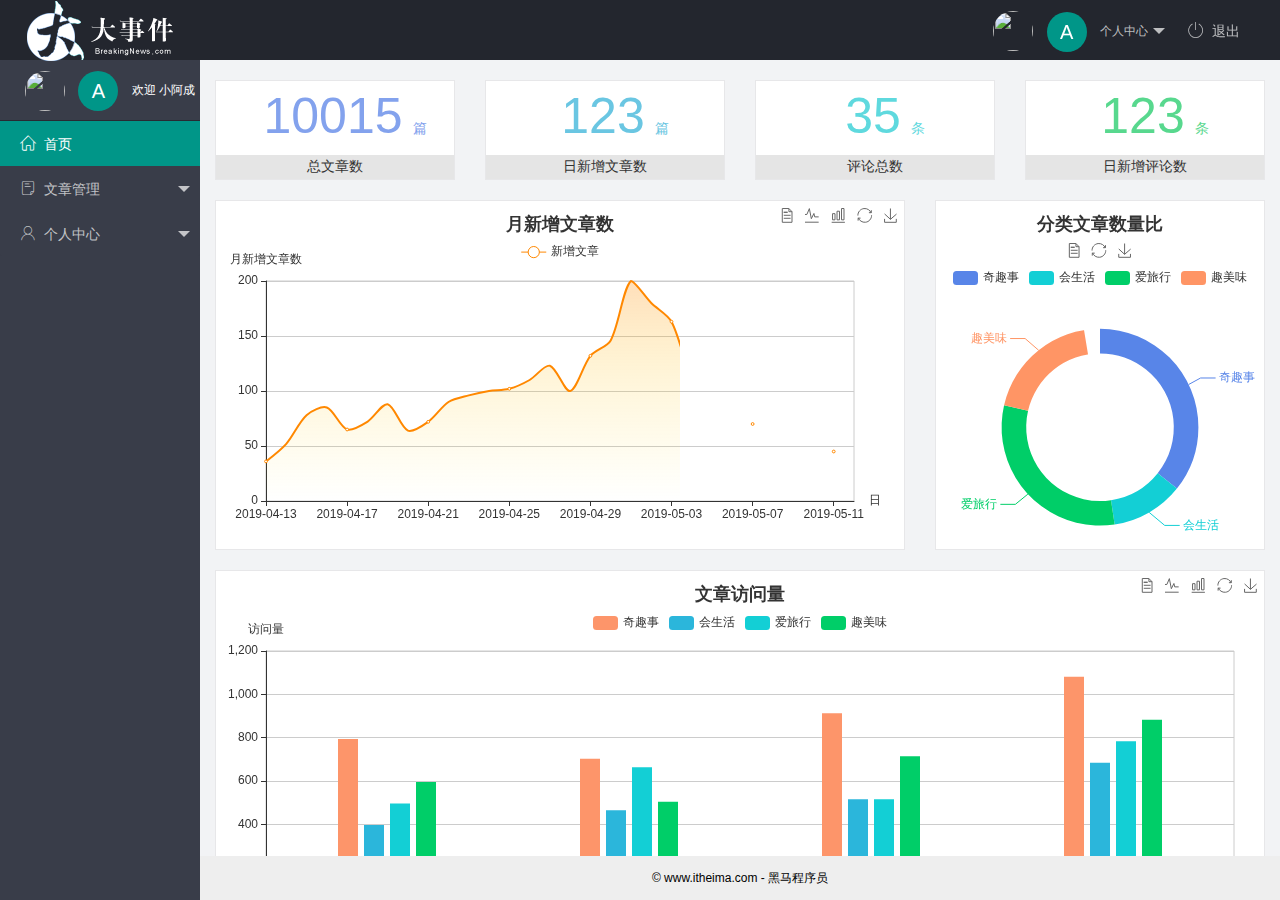
==== commit 596784d3: "主页完成" ====
--- a/index.html
+++ b/index.html
@@ -29,7 +29,7 @@
                     </dl>
                 </li>
                 <li class="layui-nav-item">
-                    <a href=""><span class="iconfont icon-tuichu"></span>退出</a>
+                    <a href="javascript:;" id="btnLogout"><span class="iconfont icon-tuichu"></span>退出</a>
                 </li>
             </ul>
         </div>
@@ -78,6 +78,9 @@
         </div>
     </div>
     <script src="./assets/lib/layui/layui.all.js"></script>
+    <script src="./assets/lib/jquery.js"></script>
+    <script src="./assets/js/baseAPI.js"></script>
+    <script src="./assets/js/index.js"></script>
 </body>
 
 </html>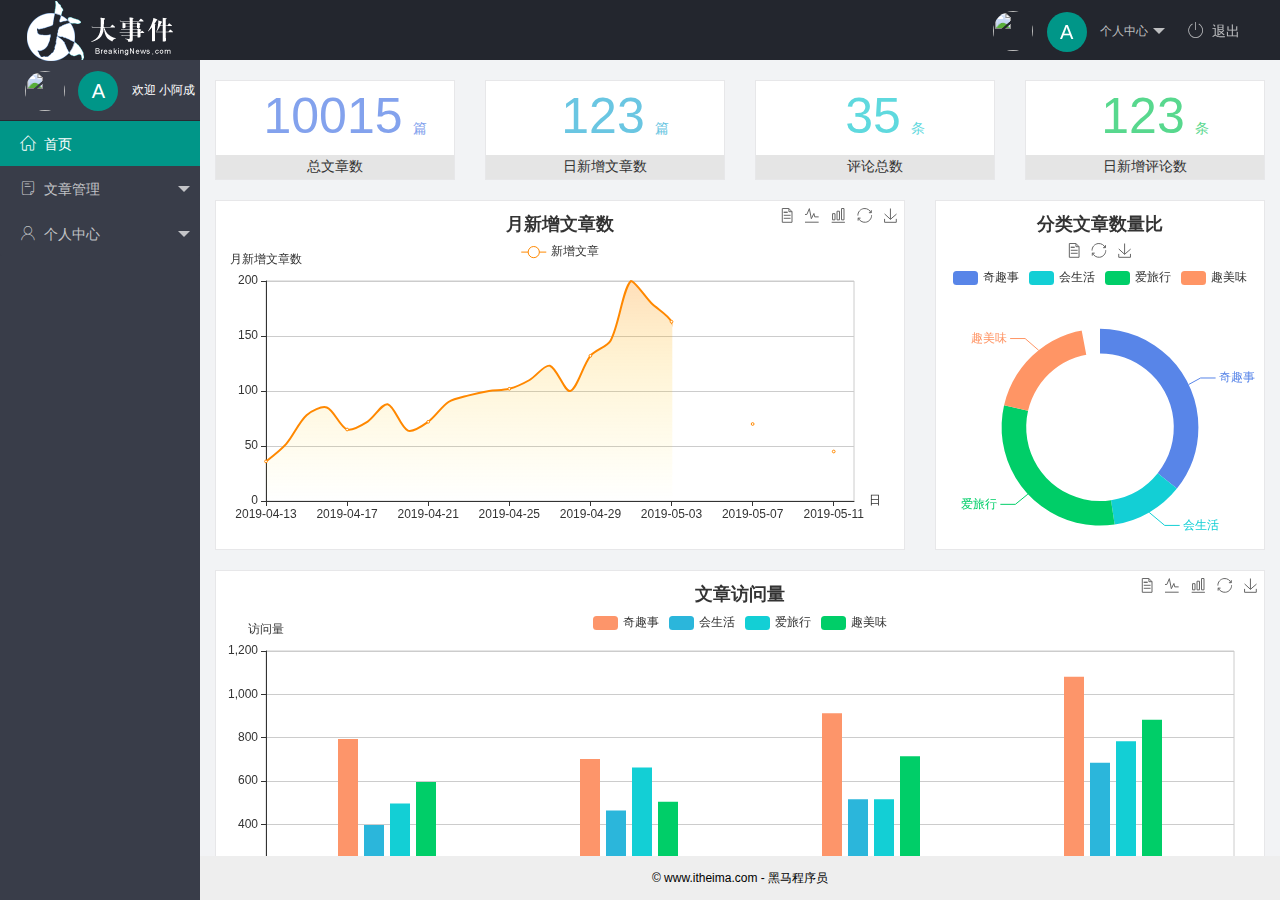
==== commit d72c8243: "更改密码部分完成" ====
--- a/index.html
+++ b/index.html
@@ -58,9 +58,9 @@
                     <li class="layui-nav-item">
                         <a href="javascript:;"><span class="iconfont icon-user"></span>个人中心</a>
                         <dl class="layui-nav-child">
-                            <dd><a href="javascript:;"><i class="layui-icon layui-icon-app"></i>基本资料</a></dd>
-                            <dd><a href="javascript:;"><i class="layui-icon layui-icon-app"></i>更换头像</a></dd>
-                            <dd><a href="javascript:;"><i class="layui-icon layui-icon-app"></i>重置密码</a></dd>
+                            <dd><a href="./user/user_info.html" target="fm"><i class="layui-icon layui-icon-app"></i>基本资料</a></dd>
+                            <dd><a href="/user/user_avatar.html" target="fm"><i class="layui-icon layui-icon-app"></i>更换头像</a></dd>
+                            <dd><a href="/user/user_pwd.html" target="fm"><i class="layui-icon layui-icon-app"></i>重置密码</a></dd>
                         </dl>
                     </li>
                 </ul>
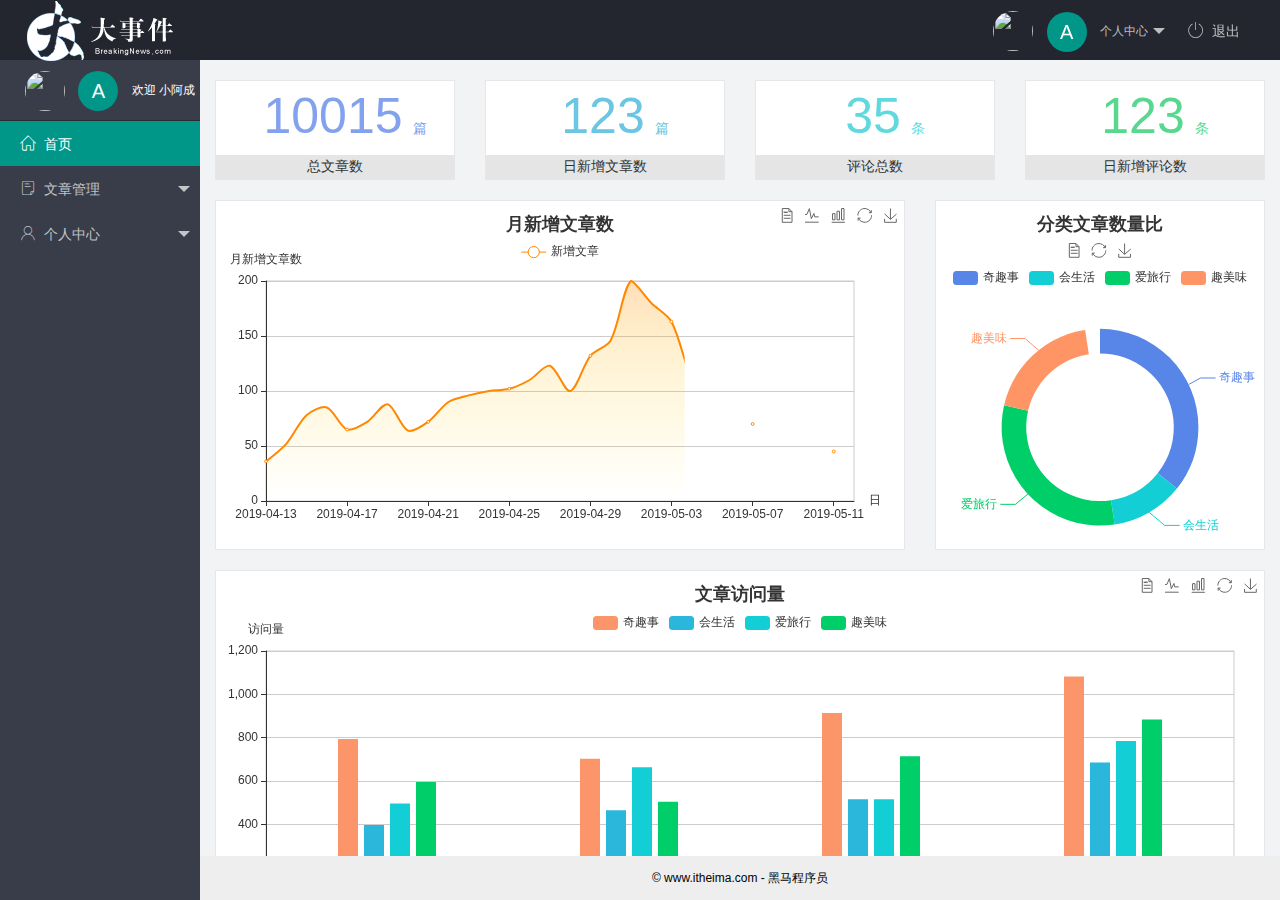
==== commit 5bb60b3b: "添加分支" ====
--- a/index.html
+++ b/index.html
@@ -23,9 +23,9 @@
                         <span class="text-avatar">A</span> 个人中心
                     </a>
                     <dl class="layui-nav-child">
-                        <dd><a href="">基本资料</a></dd>
-                        <dd><a href="">更换头像</a></dd>
-                        <dd><a href="">更换密码</a></dd>
+                        <dd><a href="./user/user_info.html" target="fm">基本资料</a></dd>
+                        <dd><a href="/user/user_avatar.html" target="fm">更换头像</a></dd>
+                        <dd><a href="/user/user_pwd.html" target="fm">更换密码</a></dd>
                     </dl>
                 </li>
                 <li class="layui-nav-item">
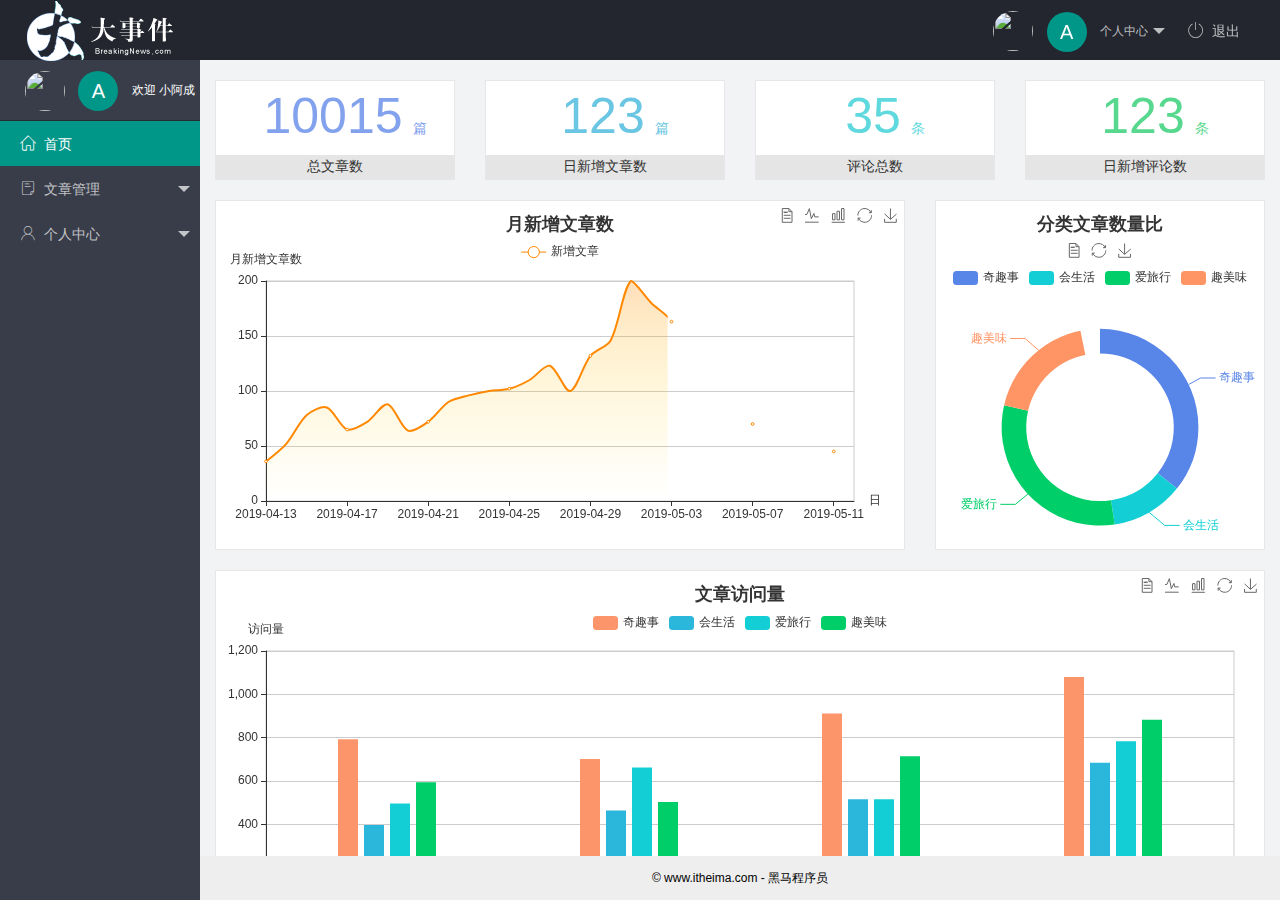
==== commit 601989af: "添加分类" ====
--- a/index.html
+++ b/index.html
@@ -23,9 +23,9 @@
                         <span class="text-avatar">A</span> 个人中心
                     </a>
                     <dl class="layui-nav-child">
-                        <dd><a href="./user/user_info.html" target="fm">基本资料</a></dd>
-                        <dd><a href="/user/user_avatar.html" target="fm">更换头像</a></dd>
-                        <dd><a href="/user/user_pwd.html" target="fm">更换密码</a></dd>
+                        <dd><a href="">基本资料</a></dd>
+                        <dd><a href="">更换头像</a></dd>
+                        <dd><a href="">更换密码</a></dd>
                     </dl>
                 </li>
                 <li class="layui-nav-item">
@@ -50,7 +50,7 @@
                     <li class="layui-nav-item ">
                         <a class="" href="javascript:;"><span class="iconfont icon-16"></span>文章管理</a>
                         <dl class="layui-nav-child">
-                            <dd><a href="javascript:;"><i class="layui-icon layui-icon-app"></i>文章类别</a></dd>
+                            <dd><a href="/article/art_cate.html" target="fm"><i class="layui-icon layui-icon-app"></i>文章类别</a></dd>
                             <dd><a href="javascript:;"><i class="layui-icon layui-icon-app"></i>文章列表</a></dd>
                             <dd><a href="javascript:;"><i class="layui-icon layui-icon-app"></i>发布文章</a></dd>
                         </dl>
@@ -58,9 +58,9 @@
                     <li class="layui-nav-item">
                         <a href="javascript:;"><span class="iconfont icon-user"></span>个人中心</a>
                         <dl class="layui-nav-child">
-                            <dd><a href="./user/user_info.html" target="fm"><i class="layui-icon layui-icon-app"></i>基本资料</a></dd>
-                            <dd><a href="/user/user_avatar.html" target="fm"><i class="layui-icon layui-icon-app"></i>更换头像</a></dd>
-                            <dd><a href="/user/user_pwd.html" target="fm"><i class="layui-icon layui-icon-app"></i>重置密码</a></dd>
+                            <dd><a href="javascript:;"><i class="layui-icon layui-icon-app"></i>基本资料</a></dd>
+                            <dd><a href="javascript:;"><i class="layui-icon layui-icon-app"></i>更换头像</a></dd>
+                            <dd><a href="javascript:;"><i class="layui-icon layui-icon-app"></i>重置密码</a></dd>
                         </dl>
                     </li>
                 </ul>
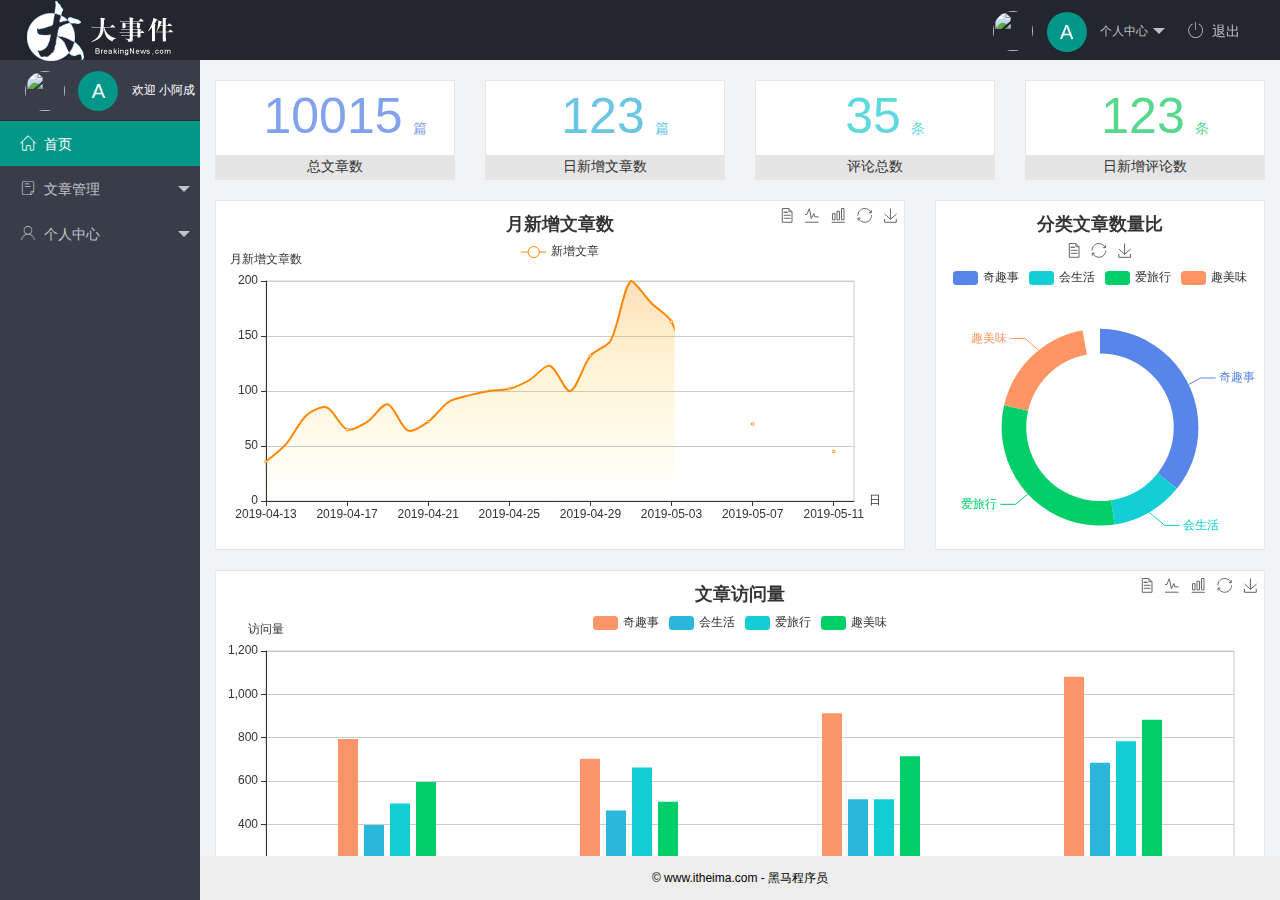
==== commit 992a8b46: "解决冲突" ====
--- a/index.html
+++ b/index.html
@@ -23,9 +23,9 @@
                         <span class="text-avatar">A</span> 个人中心
                     </a>
                     <dl class="layui-nav-child">
-                        <dd><a href="">基本资料</a></dd>
-                        <dd><a href="">更换头像</a></dd>
-                        <dd><a href="">更换密码</a></dd>
+                        <dd><a href="./user/user_info.html" target="fm">基本资料</a></dd>
+                        <dd><a href="/user/user_avatar.html" target="fm">更换头像</a></dd>
+                        <dd><a href="/user/user_pwd.html" target="fm">更换密码</a></dd>
                     </dl>
                 </li>
                 <li class="layui-nav-item">
@@ -58,9 +58,9 @@
                     <li class="layui-nav-item">
                         <a href="javascript:;"><span class="iconfont icon-user"></span>个人中心</a>
                         <dl class="layui-nav-child">
-                            <dd><a href="javascript:;"><i class="layui-icon layui-icon-app"></i>基本资料</a></dd>
-                            <dd><a href="javascript:;"><i class="layui-icon layui-icon-app"></i>更换头像</a></dd>
-                            <dd><a href="javascript:;"><i class="layui-icon layui-icon-app"></i>重置密码</a></dd>
+                            <dd><a href="./user/user_info.html" target="fm"><i class="layui-icon layui-icon-app"></i>基本资料</a></dd>
+                            <dd><a href="/user/user_avatar.html" target="fm"><i class="layui-icon layui-icon-app"></i>更换头像</a></dd>
+                            <dd><a href="/user/user_pwd.html" target="fm"><i class="layui-icon layui-icon-app"></i>重置密码</a></dd>
                         </dl>
                     </li>
                 </ul>
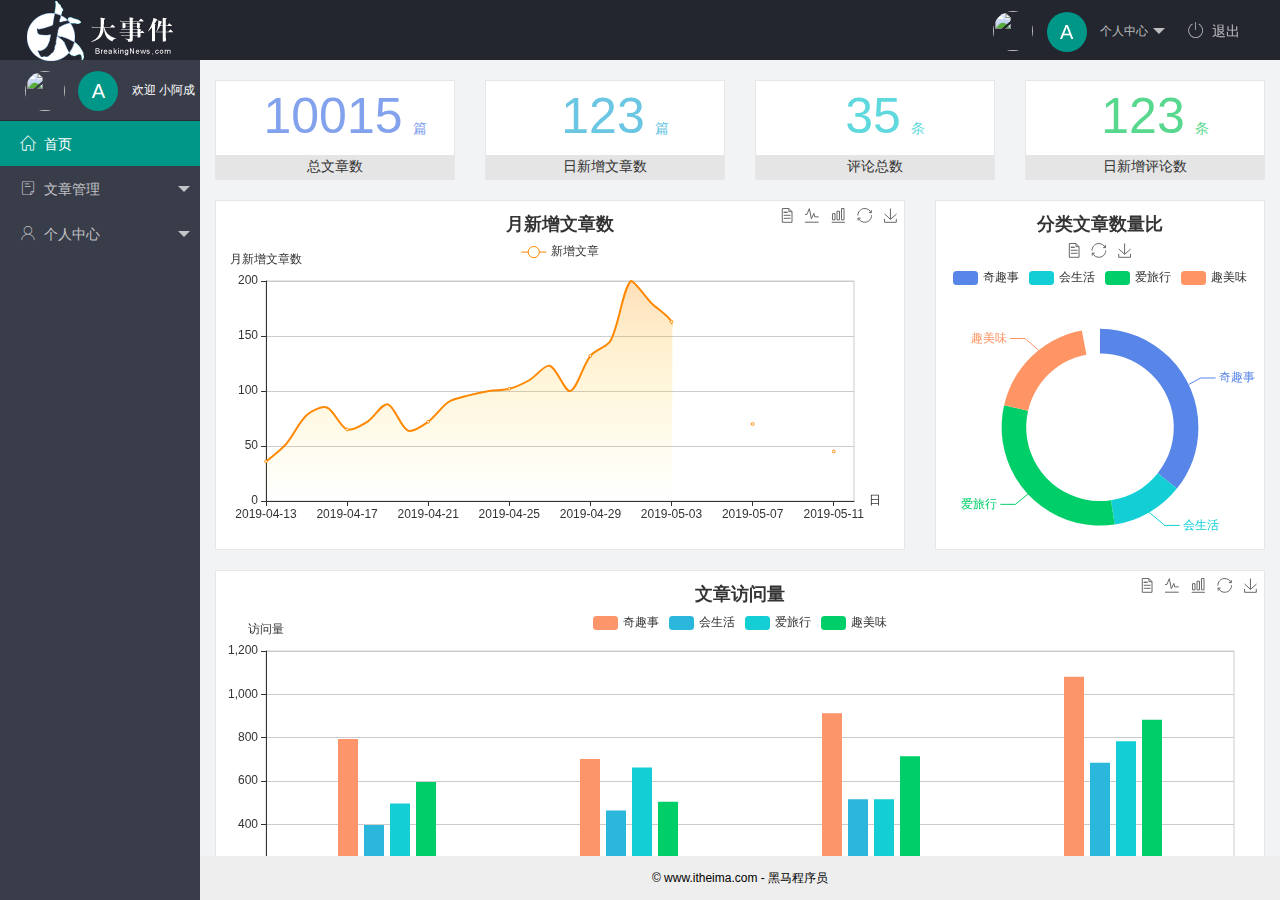
==== commit e0cc9fea: "完成文章管理相关功能的开发" ====
--- a/index.html
+++ b/index.html
@@ -23,9 +23,9 @@
                         <span class="text-avatar">A</span> 个人中心
                     </a>
                     <dl class="layui-nav-child">
-                        <dd><a href="./user/user_info.html" target="fm">基本资料</a></dd>
-                        <dd><a href="/user/user_avatar.html" target="fm">更换头像</a></dd>
-                        <dd><a href="/user/user_pwd.html" target="fm">更换密码</a></dd>
+                        <dd><a href="">基本资料</a></dd>
+                        <dd><a href="">更换头像</a></dd>
+                        <dd><a href="">更换密码</a></dd>
                     </dl>
                 </li>
                 <li class="layui-nav-item">
@@ -51,16 +51,16 @@
                         <a class="" href="javascript:;"><span class="iconfont icon-16"></span>文章管理</a>
                         <dl class="layui-nav-child">
                             <dd><a href="/article/art_cate.html" target="fm"><i class="layui-icon layui-icon-app"></i>文章类别</a></dd>
-                            <dd><a href="javascript:;"><i class="layui-icon layui-icon-app"></i>文章列表</a></dd>
-                            <dd><a href="javascript:;"><i class="layui-icon layui-icon-app"></i>发布文章</a></dd>
+                            <dd><a href="/article/art_list.html" target="fm"><i class="layui-icon layui-icon-app"></i>文章列表</a></dd>
+                            <dd><a href="/article/art_pub.html" target="fm"><i class="layui-icon layui-icon-app"></i>发布文章</a></dd>
                         </dl>
                     </li>
                     <li class="layui-nav-item">
                         <a href="javascript:;"><span class="iconfont icon-user"></span>个人中心</a>
                         <dl class="layui-nav-child">
-                            <dd><a href="./user/user_info.html" target="fm"><i class="layui-icon layui-icon-app"></i>基本资料</a></dd>
-                            <dd><a href="/user/user_avatar.html" target="fm"><i class="layui-icon layui-icon-app"></i>更换头像</a></dd>
-                            <dd><a href="/user/user_pwd.html" target="fm"><i class="layui-icon layui-icon-app"></i>重置密码</a></dd>
+                            <dd><a href="javascript:;"><i class="layui-icon layui-icon-app"></i>基本资料</a></dd>
+                            <dd><a href="javascript:;"><i class="layui-icon layui-icon-app"></i>更换头像</a></dd>
+                            <dd><a href="javascript:;"><i class="layui-icon layui-icon-app"></i>重置密码</a></dd>
                         </dl>
                     </li>
                 </ul>
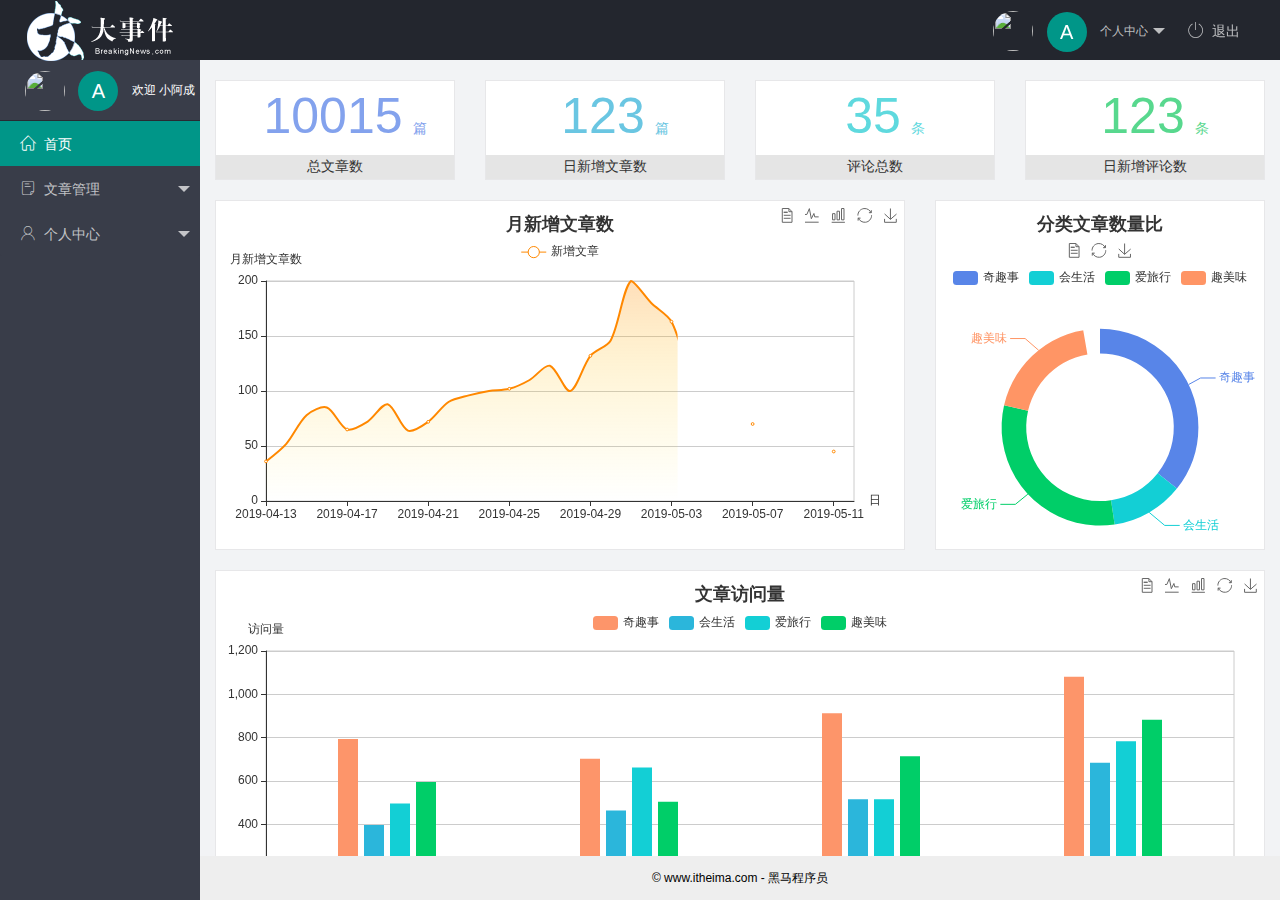
==== commit 0ca0c8a9: "Merge branch 'article'" ====
--- a/index.html
+++ b/index.html
@@ -23,9 +23,9 @@
                         <span class="text-avatar">A</span> 个人中心
                     </a>
                     <dl class="layui-nav-child">
-                        <dd><a href="">基本资料</a></dd>
-                        <dd><a href="">更换头像</a></dd>
-                        <dd><a href="">更换密码</a></dd>
+                        <dd><a href="./user/user_info.html" target="fm">基本资料</a></dd>
+                        <dd><a href="/user/user_avatar.html" target="fm">更换头像</a></dd>
+                        <dd><a href="/user/user_pwd.html" target="fm">更换密码</a></dd>
                     </dl>
                 </li>
                 <li class="layui-nav-item">
@@ -58,9 +58,9 @@
                     <li class="layui-nav-item">
                         <a href="javascript:;"><span class="iconfont icon-user"></span>个人中心</a>
                         <dl class="layui-nav-child">
-                            <dd><a href="javascript:;"><i class="layui-icon layui-icon-app"></i>基本资料</a></dd>
-                            <dd><a href="javascript:;"><i class="layui-icon layui-icon-app"></i>更换头像</a></dd>
-                            <dd><a href="javascript:;"><i class="layui-icon layui-icon-app"></i>重置密码</a></dd>
+                            <dd><a href="./user/user_info.html" target="fm"><i class="layui-icon layui-icon-app"></i>基本资料</a></dd>
+                            <dd><a href="/user/user_avatar.html" target="fm"><i class="layui-icon layui-icon-app"></i>更换头像</a></dd>
+                            <dd><a href="/user/user_pwd.html" target="fm"><i class="layui-icon layui-icon-app"></i>重置密码</a></dd>
                         </dl>
                     </li>
                 </ul>
